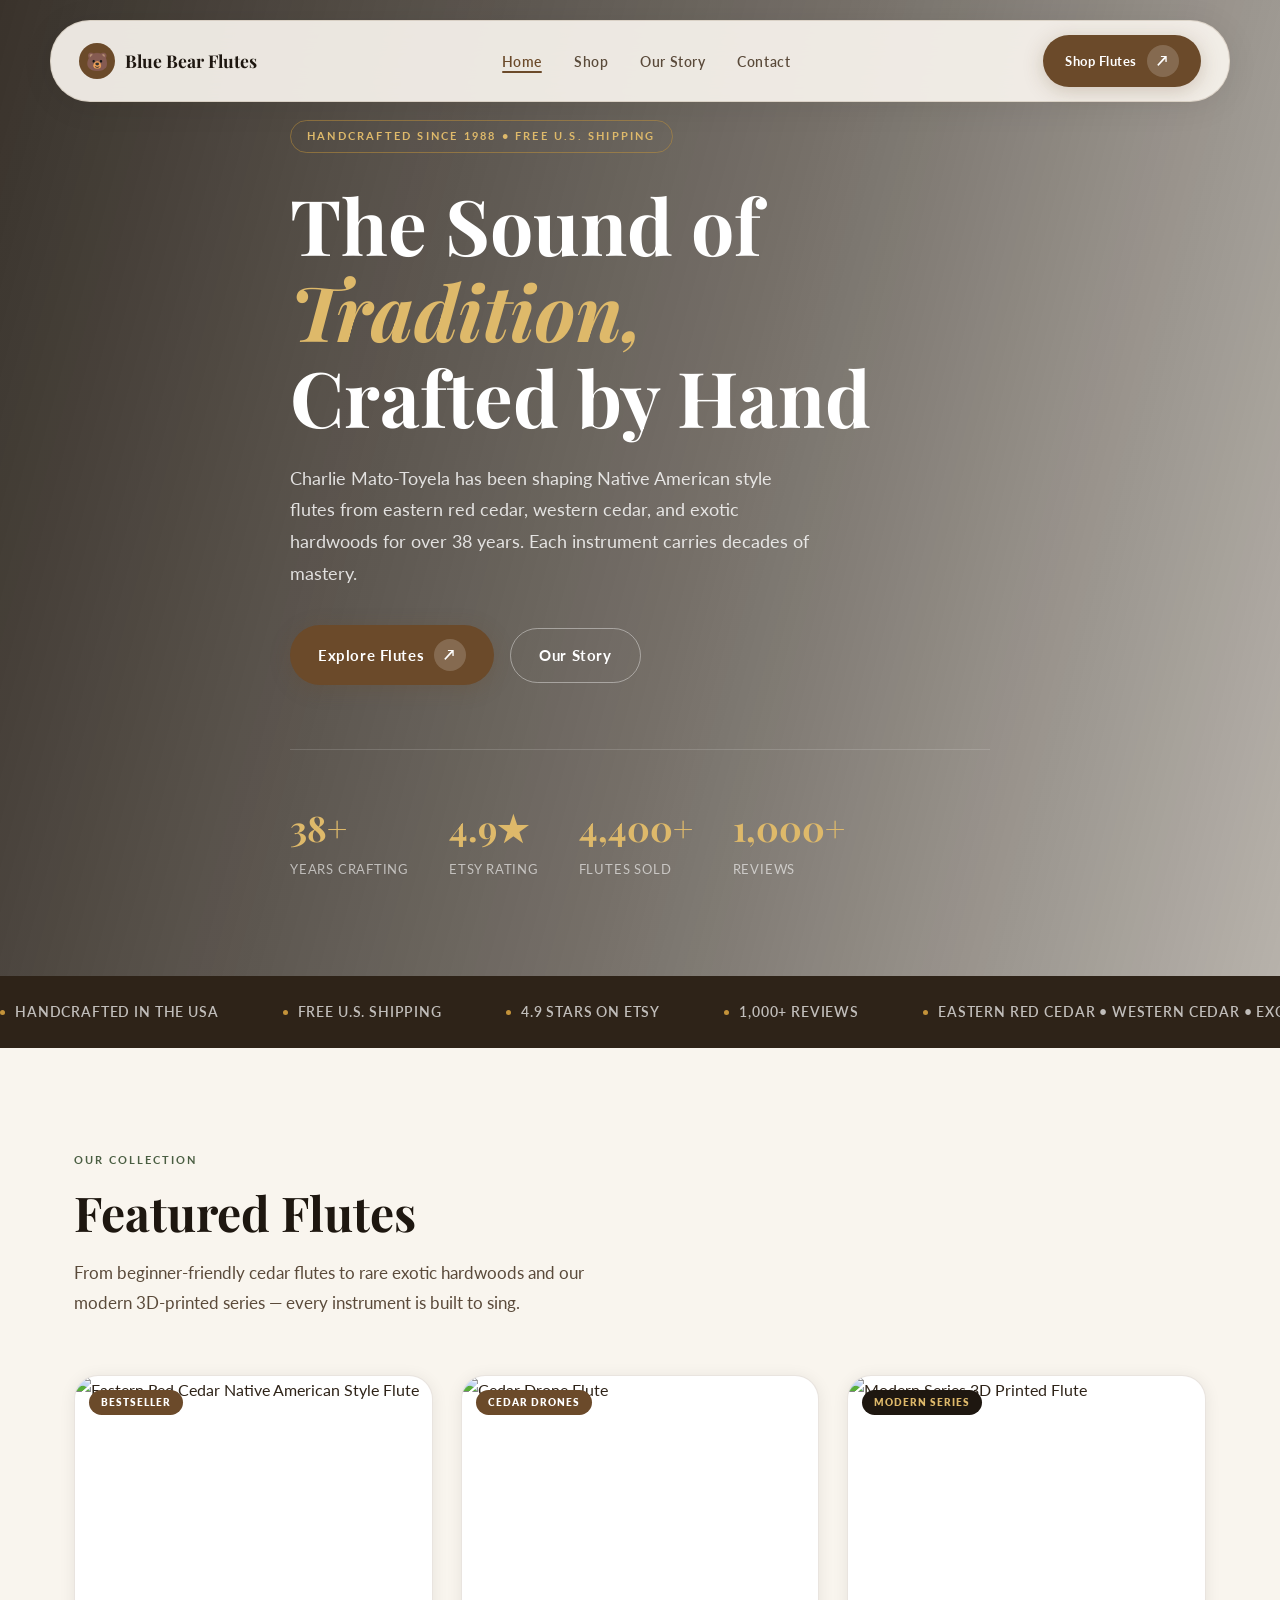
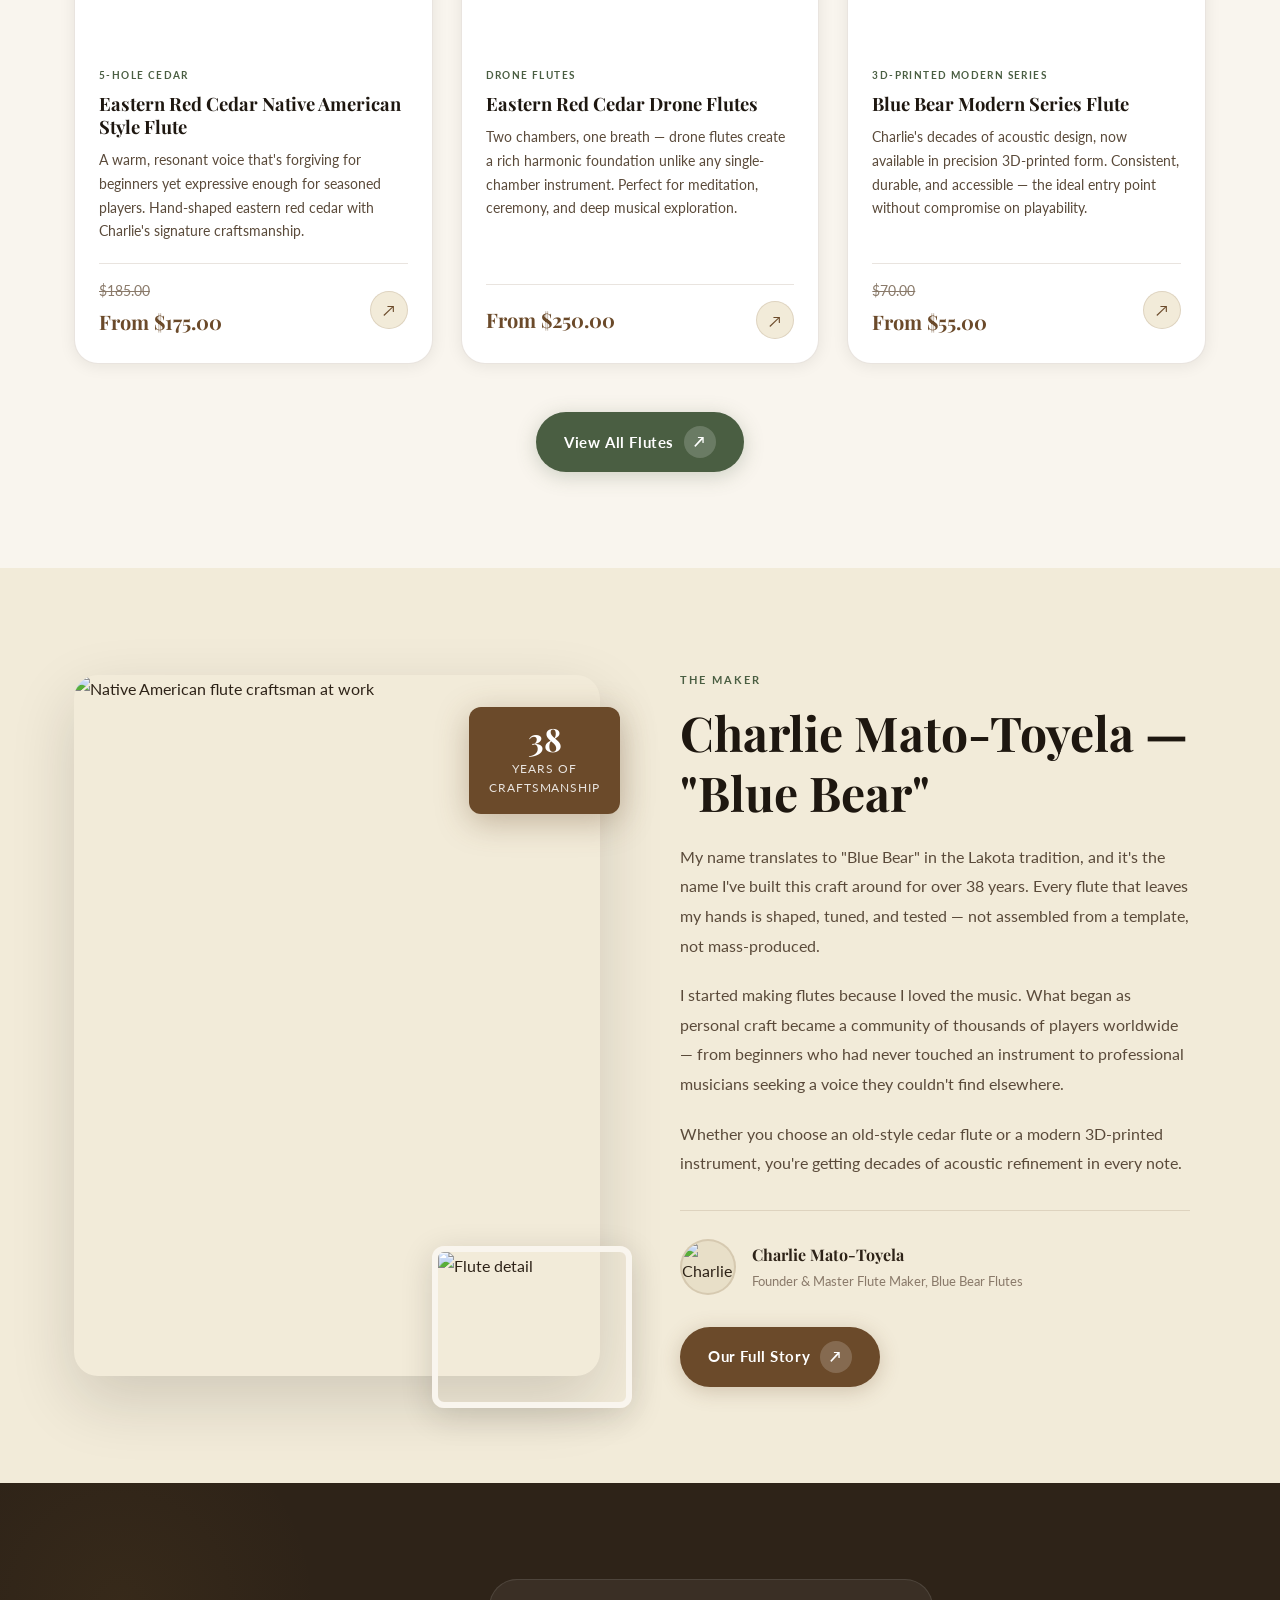
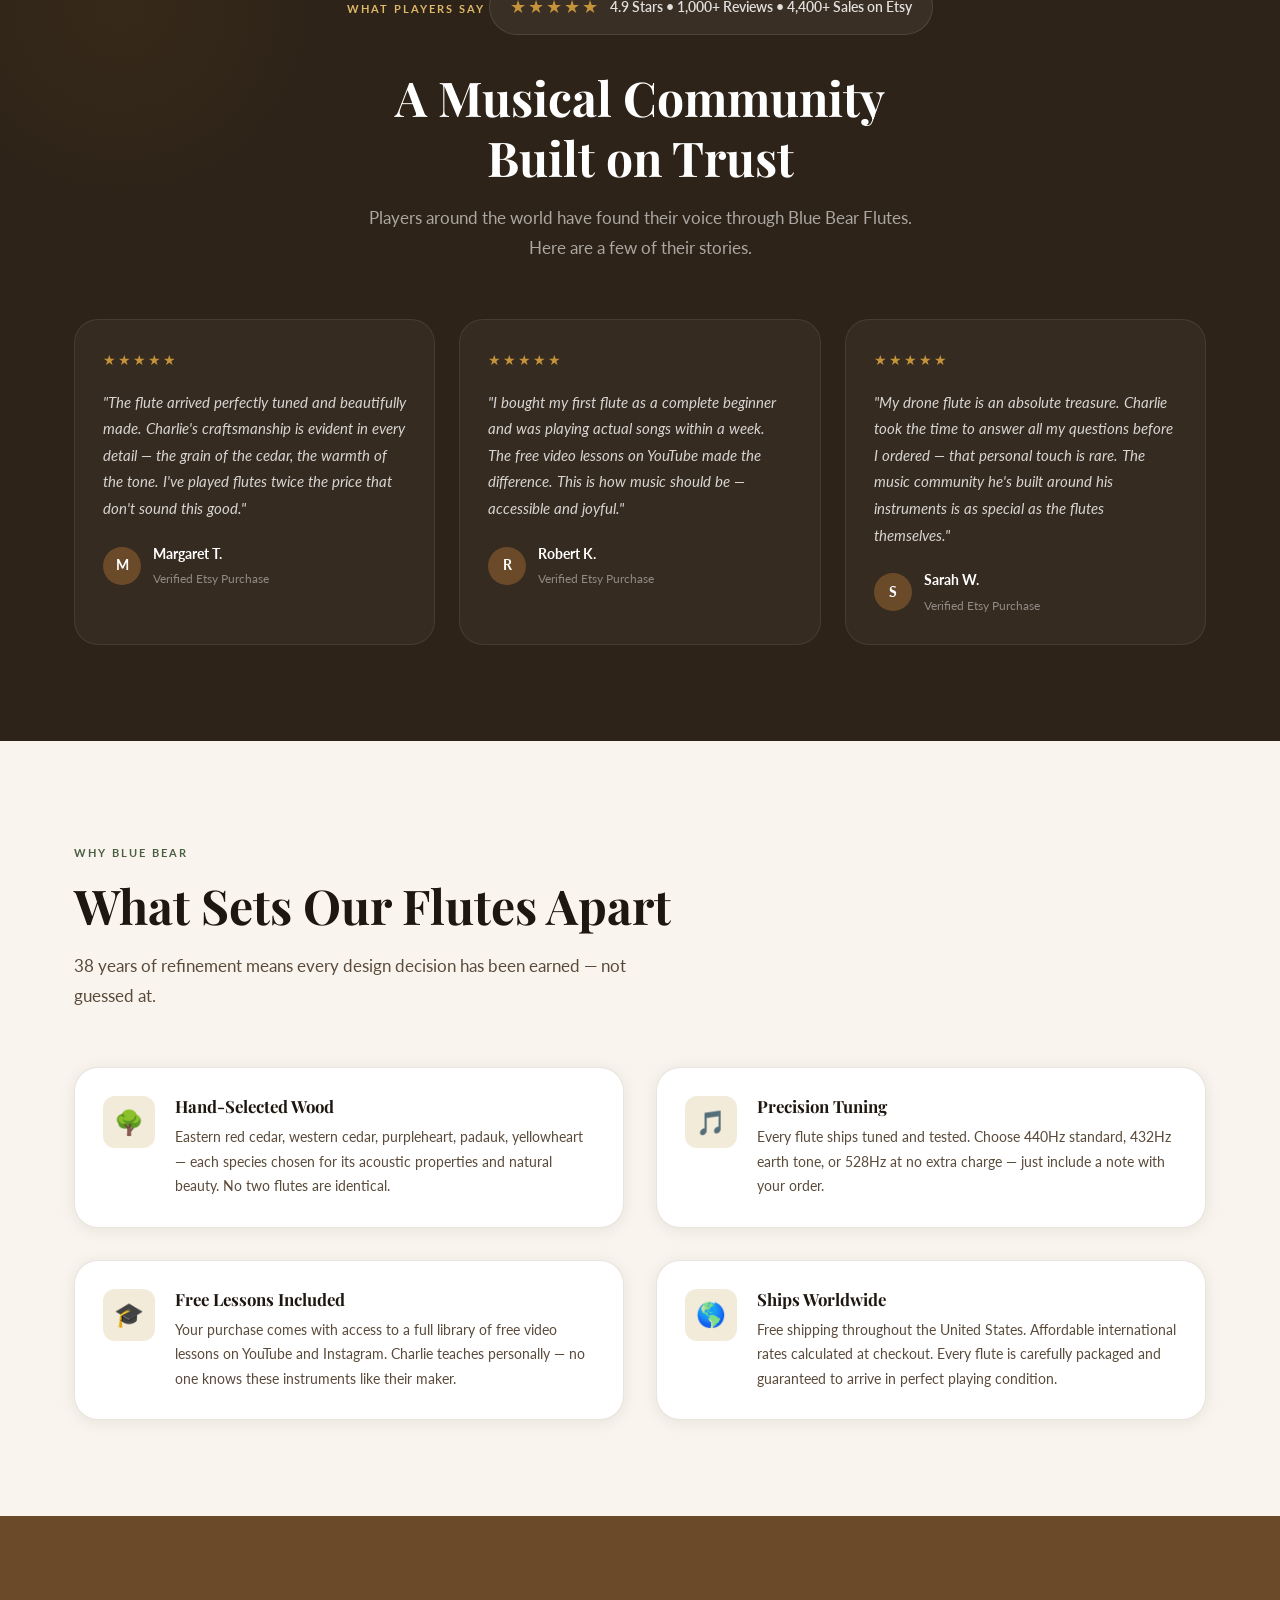
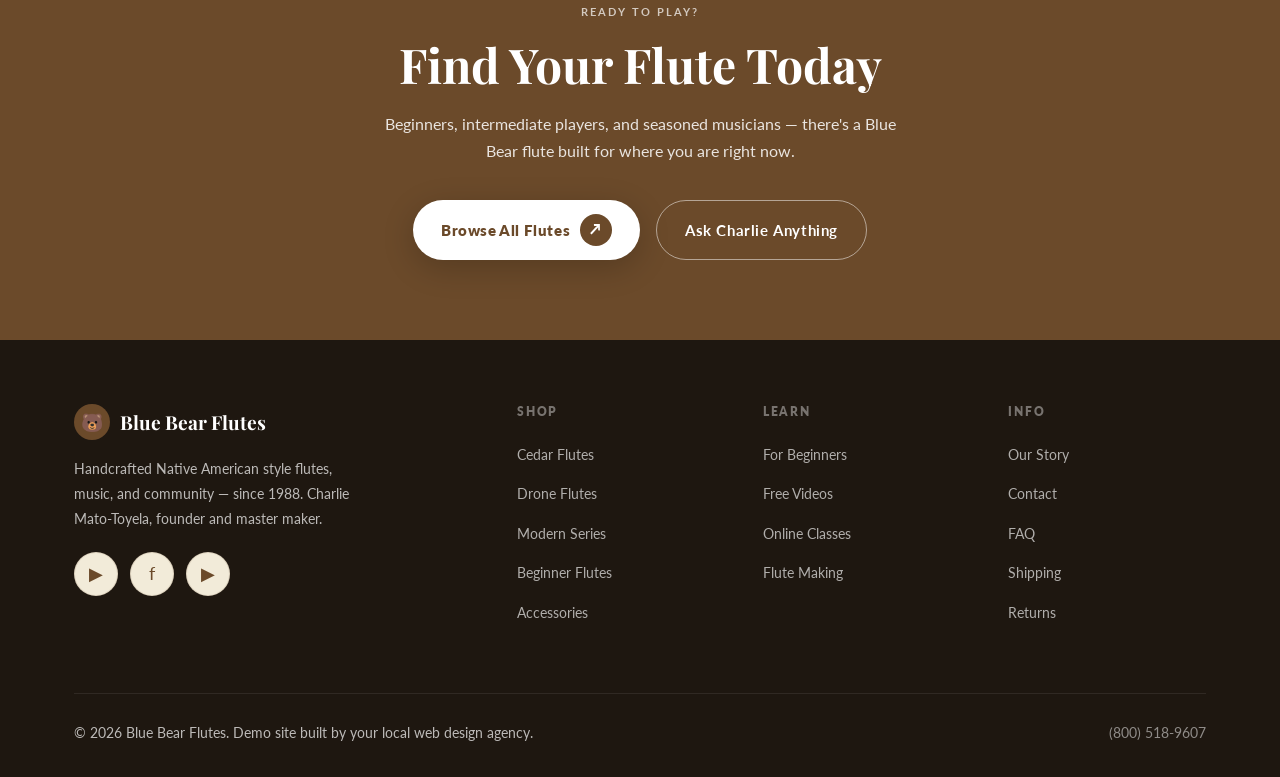
==== index.html @ f472fc2d "Initial build: Blue Bear Flutes demo site (4 pages + CSS)" ====
<!DOCTYPE html>
<html lang="en">
<head>
  <meta charset="UTF-8">
  <meta name="viewport" content="width=device-width, initial-scale=1.0">
  <title>Blue Bear Flutes — Handcrafted Native American Style Flutes Since 1988</title>
  <meta name="description" content="Handcrafted Native American style flutes by Charlie Mato-Toyela. Cedar, 4/5/6-hole, drone flutes, modern 3D-printed series. 4.9 stars · 1,000+ reviews · Free U.S. shipping.">
  <link rel="preconnect" href="https://fonts.googleapis.com">
  <link rel="preconnect" href="https://fonts.gstatic.com" crossorigin>
  <link href="https://fonts.googleapis.com/css2?family=Playfair+Display:ital,wght@0,600;0,700;1,600&family=Lato:wght@300;400;700;900&display=swap" rel="stylesheet">
  <link rel="stylesheet" href="style.css">
</head>
<body>

<!-- ── NAVIGATION ── -->
<nav class="nav" id="nav">
  <div class="nav-inner">
    <a href="index.html" class="nav-logo">
      <div class="nav-logo-bear">&#x1f43b;</div>
      Blue Bear Flutes
    </a>
    <ul class="nav-links">
      <li><a href="index.html" class="active">Home</a></li>
      <li><a href="shop.html">Shop</a></li>
      <li><a href="about.html">Our Story</a></li>
      <li><a href="contact.html">Contact</a></li>
    </ul>
    <a href="shop.html" class="btn btn-primary nav-cta" style="padding:10px 22px;font-size:0.84rem;">
      Shop Flutes <span class="btn-arrow">&#8599;</span>
    </a>
    <button class="hamburger" id="hamburger" aria-label="Menu">
      <span></span><span></span><span></span>
    </button>
  </div>
</nav>

<!-- Mobile Menu -->
<nav class="nav-mobile" id="navMobile">
  <a href="index.html">Home</a>
  <a href="shop.html">Shop</a>
  <a href="about.html">Our Story</a>
  <a href="contact.html">Contact</a>
  <a href="shop.html" style="color:var(--gold-light);font-size:1.3rem;">Shop Flutes &#8599;</a>
</nav>

<!-- ── HERO ── -->
<section class="hero">
  <div class="hero-bg"></div>
  <div class="hero-overlay"></div>
  <div class="container">
    <div class="hero-content">
      <div class="hero-eyebrow">Handcrafted Since 1988 &bull; Free U.S. Shipping</div>
      <h1>The Sound of <em>Tradition,</em><br>Crafted by Hand</h1>
      <p class="hero-desc">
        Charlie Mato-Toyela has been shaping Native American style flutes from eastern red cedar, western cedar, and exotic hardwoods for over 38 years. Each instrument carries decades of mastery.
      </p>
      <div class="hero-actions">
        <a href="shop.html" class="btn btn-primary">
          Explore Flutes <span class="btn-arrow">&#8599;</span>
        </a>
        <a href="about.html" class="btn btn-outline" style="color:#fff;border-color:rgba(255,255,255,0.4);">
          Our Story
        </a>
      </div>
      <div class="hero-stats">
        <div class="hero-stat">
          <div class="num">38+</div>
          <div class="label">Years Crafting</div>
        </div>
        <div class="hero-stat">
          <div class="num">4.9&#9733;</div>
          <div class="label">Etsy Rating</div>
        </div>
        <div class="hero-stat">
          <div class="num">4,400+</div>
          <div class="label">Flutes Sold</div>
        </div>
        <div class="hero-stat">
          <div class="num">1,000+</div>
          <div class="label">Reviews</div>
        </div>
      </div>
    </div>
  </div>
</section>

<!-- ── TRUST MARQUEE ── -->
<div class="trust-strip">
  <div class="marquee-track">
    <div class="marquee-item"><span class="marquee-dot"></span>Handcrafted in the USA</div>
    <div class="marquee-item"><span class="marquee-dot"></span>Free U.S. Shipping</div>
    <div class="marquee-item"><span class="marquee-dot"></span>4.9 Stars on Etsy</div>
    <div class="marquee-item"><span class="marquee-dot"></span>1,000+ Reviews</div>
    <div class="marquee-item"><span class="marquee-dot"></span>Eastern Red Cedar &bull; Western Cedar &bull; Exotic Hardwoods</div>
    <div class="marquee-item"><span class="marquee-dot"></span>Free Online Lessons</div>
    <div class="marquee-item"><span class="marquee-dot"></span>Ships Worldwide</div>
    <div class="marquee-item"><span class="marquee-dot"></span>440Hz &bull; 432Hz &bull; 528Hz Available</div>
    <!-- duplicate for seamless loop -->
    <div class="marquee-item"><span class="marquee-dot"></span>Handcrafted in the USA</div>
    <div class="marquee-item"><span class="marquee-dot"></span>Free U.S. Shipping</div>
    <div class="marquee-item"><span class="marquee-dot"></span>4.9 Stars on Etsy</div>
    <div class="marquee-item"><span class="marquee-dot"></span>1,000+ Reviews</div>
    <div class="marquee-item"><span class="marquee-dot"></span>Eastern Red Cedar &bull; Western Cedar &bull; Exotic Hardwoods</div>
    <div class="marquee-item"><span class="marquee-dot"></span>Free Online Lessons</div>
    <div class="marquee-item"><span class="marquee-dot"></span>Ships Worldwide</div>
    <div class="marquee-item"><span class="marquee-dot"></span>440Hz &bull; 432Hz &bull; 528Hz Available</div>
  </div>
</div>

<!-- ── FEATURED FLUTES ── -->
<section>
  <div class="container">
    <div class="reveal">
      <span class="eyebrow">Our Collection</span>
      <h2 class="section-title">Featured Flutes</h2>
      <p class="section-sub">From beginner-friendly cedar flutes to rare exotic hardwoods and our modern 3D-printed series — every instrument is built to sing.</p>
    </div>

    <div class="products-grid">
      <!-- Card 1 -->
      <div class="product-card reveal reveal-delay-1">
        <div class="product-card-img">
          <img src="https://images.unsplash.com/photo-1598520106830-8c45c2035460?w=600&q=80" alt="Eastern Red Cedar Native American Style Flute" loading="lazy">
          <span class="product-card-badge badge-cedar">Bestseller</span>
        </div>
        <div class="product-card-body">
          <div class="product-category">5-Hole Cedar</div>
          <h3>Eastern Red Cedar Native American Style Flute</h3>
          <p class="product-desc">A warm, resonant voice that's forgiving for beginners yet expressive enough for seasoned players. Hand-shaped eastern red cedar with Charlie's signature craftsmanship.</p>
          <div class="product-footer">
            <div>
              <span class="product-price-orig">$185.00</span>
              <span class="product-price">From $175.00</span>
            </div>
            <a href="shop.html" class="product-link" aria-label="View flute">&#8599;</a>
          </div>
        </div>
      </div>

      <!-- Card 2 -->
      <div class="product-card reveal reveal-delay-2">
        <div class="product-card-img">
          <img src="https://images.unsplash.com/photo-1511174511562-5f7f18b874f8?w=600&q=80" alt="Cedar Drone Flute" loading="lazy">
          <span class="product-card-badge badge-cedar">Cedar Drones</span>
        </div>
        <div class="product-card-body">
          <div class="product-category">Drone Flutes</div>
          <h3>Eastern Red Cedar Drone Flutes</h3>
          <p class="product-desc">Two chambers, one breath — drone flutes create a rich harmonic foundation unlike any single-chamber instrument. Perfect for meditation, ceremony, and deep musical exploration.</p>
          <div class="product-footer">
            <div>
              <span class="product-price">From $250.00</span>
            </div>
            <a href="shop.html" class="product-link" aria-label="View flute">&#8599;</a>
          </div>
        </div>
      </div>

      <!-- Card 3 -->
      <div class="product-card reveal reveal-delay-3">
        <div class="product-card-img">
          <img src="https://images.unsplash.com/photo-1558618666-fcd25c85cd64?w=600&q=80" alt="Modern Series 3D Printed Flute" loading="lazy">
          <span class="product-card-badge badge-modern">Modern Series</span>
        </div>
        <div class="product-card-body">
          <div class="product-category">3D-Printed Modern Series</div>
          <h3>Blue Bear Modern Series Flute</h3>
          <p class="product-desc">Charlie's decades of acoustic design, now available in precision 3D-printed form. Consistent, durable, and accessible — the ideal entry point without compromise on playability.</p>
          <div class="product-footer">
            <div>
              <span class="product-price-orig">$70.00</span>
              <span class="product-price">From $55.00</span>
            </div>
            <a href="shop.html" class="product-link" aria-label="View flute">&#8599;</a>
          </div>
        </div>
      </div>
    </div>

    <div class="reveal" style="text-align:center;margin-top:48px;">
      <a href="shop.html" class="btn btn-sage">
        View All Flutes <span class="btn-arrow">&#8599;</span>
      </a>
    </div>
  </div>
</section>

<!-- ── ABOUT SNIPPET ── -->
<section style="background:var(--bg2);">
  <div class="container">
    <div class="about-grid">
      <div class="about-image-wrap reveal">
        <div class="about-img-main">
          <img src="https://images.unsplash.com/photo-1548247417-5d2a78f0e87a?w=700&q=80" alt="Native American flute craftsman at work" loading="lazy">
        </div>
        <div class="about-badge">
          <div class="num">38</div>
          <div class="label">Years of<br>Craftsmanship</div>
        </div>
        <div class="about-img-accent">
          <img src="https://images.unsplash.com/photo-1598520106830-8c45c2035460?w=300&q=80" alt="Flute detail" loading="lazy">
        </div>
      </div>

      <div class="about-content reveal reveal-delay-2">
        <span class="eyebrow">The Maker</span>
        <h2 class="section-title">Charlie Mato-Toyela — "Blue Bear"</h2>
        <p>My name translates to "Blue Bear" in the Lakota tradition, and it's the name I've built this craft around for over 38 years. Every flute that leaves my hands is shaped, tuned, and tested — not assembled from a template, not mass-produced.</p>
        <p>I started making flutes because I loved the music. What began as personal craft became a community of thousands of players worldwide — from beginners who had never touched an instrument to professional musicians seeking a voice they couldn't find elsewhere.</p>
        <p>Whether you choose an old-style cedar flute or a modern 3D-printed instrument, you're getting decades of acoustic refinement in every note.</p>

        <div class="about-signature">
          <div class="sig-avatar">
            <img src="https://images.unsplash.com/photo-1507003211169-0a1dd7228f2d?w=100&q=80" alt="Charlie Mato-Toyela" loading="lazy">
          </div>
          <div>
            <div class="sig-name">Charlie Mato-Toyela</div>
            <div class="sig-title">Founder &amp; Master Flute Maker, Blue Bear Flutes</div>
          </div>
        </div>

        <div style="margin-top:32px;">
          <a href="about.html" class="btn btn-primary">
            Our Full Story <span class="btn-arrow">&#8599;</span>
          </a>
        </div>
      </div>
    </div>
  </div>
</section>

<!-- ── REVIEWS ── -->
<section class="reviews-bg">
  <div class="container">
    <div class="reviews-header reveal">
      <span class="eyebrow">What Players Say</span>
      <div class="etsy-badge">
        <span class="etsy-stars">&#9733;&#9733;&#9733;&#9733;&#9733;</span>
        <span class="etsy-text">4.9 Stars &bull; 1,000+ Reviews &bull; 4,400+ Sales on Etsy</span>
      </div>
      <h2 class="section-title">A Musical Community<br>Built on Trust</h2>
      <p class="section-sub">Players around the world have found their voice through Blue Bear Flutes. Here are a few of their stories.</p>
    </div>

    <div class="reviews-grid">
      <div class="review-card reveal reveal-delay-1">
        <div class="review-stars">&#9733;&#9733;&#9733;&#9733;&#9733;</div>
        <p class="review-text">"The flute arrived perfectly tuned and beautifully made. Charlie's craftsmanship is evident in every detail — the grain of the cedar, the warmth of the tone. I've played flutes twice the price that don't sound this good."</p>
        <div class="review-author">
          <div class="review-initial">M</div>
          <div>
            <div class="review-name">Margaret T.</div>
            <div class="review-source">Verified Etsy Purchase</div>
          </div>
        </div>
      </div>

      <div class="review-card reveal reveal-delay-2">
        <div class="review-stars">&#9733;&#9733;&#9733;&#9733;&#9733;</div>
        <p class="review-text">"I bought my first flute as a complete beginner and was playing actual songs within a week. The free video lessons on YouTube made the difference. This is how music should be — accessible and joyful."</p>
        <div class="review-author">
          <div class="review-initial">R</div>
          <div>
            <div class="review-name">Robert K.</div>
            <div class="review-source">Verified Etsy Purchase</div>
          </div>
        </div>
      </div>

      <div class="review-card reveal reveal-delay-3">
        <div class="review-stars">&#9733;&#9733;&#9733;&#9733;&#9733;</div>
        <p class="review-text">"My drone flute is an absolute treasure. Charlie took the time to answer all my questions before I ordered — that personal touch is rare. The music community he's built around his instruments is as special as the flutes themselves."</p>
        <div class="review-author">
          <div class="review-initial">S</div>
          <div>
            <div class="review-name">Sarah W.</div>
            <div class="review-source">Verified Etsy Purchase</div>
          </div>
        </div>
      </div>
    </div>
  </div>
</section>

<!-- ── WHY BLUE BEAR ── -->
<section>
  <div class="container">
    <div class="reveal" style="max-width:600px;">
      <span class="eyebrow">Why Blue Bear</span>
      <h2 class="section-title">What Sets Our Flutes Apart</h2>
      <p class="section-sub">38 years of refinement means every design decision has been earned — not guessed at.</p>
    </div>

    <div class="features-grid">
      <div class="feature-card reveal reveal-delay-1">
        <div class="feature-icon">&#127795;</div>
        <div>
          <h3>Hand-Selected Wood</h3>
          <p>Eastern red cedar, western cedar, purpleheart, padauk, yellowheart — each species chosen for its acoustic properties and natural beauty. No two flutes are identical.</p>
        </div>
      </div>
      <div class="feature-card reveal reveal-delay-2">
        <div class="feature-icon">&#127925;</div>
        <div>
          <h3>Precision Tuning</h3>
          <p>Every flute ships tuned and tested. Choose 440Hz standard, 432Hz earth tone, or 528Hz at no extra charge — just include a note with your order.</p>
        </div>
      </div>
      <div class="feature-card reveal reveal-delay-3">
        <div class="feature-icon">&#127891;</div>
        <div>
          <h3>Free Lessons Included</h3>
          <p>Your purchase comes with access to a full library of free video lessons on YouTube and Instagram. Charlie teaches personally — no one knows these instruments like their maker.</p>
        </div>
      </div>
      <div class="feature-card reveal reveal-delay-4">
        <div class="feature-icon">&#127758;</div>
        <div>
          <h3>Ships Worldwide</h3>
          <p>Free shipping throughout the United States. Affordable international rates calculated at checkout. Every flute is carefully packaged and guaranteed to arrive in perfect playing condition.</p>
        </div>
      </div>
    </div>
  </div>
</section>

<!-- ── CTA STRIP ── -->
<section class="cta-section">
  <div class="container">
    <span class="eyebrow">Ready to Play?</span>
    <h2>Find Your Flute Today</h2>
    <p>Beginners, intermediate players, and seasoned musicians — there's a Blue Bear flute built for where you are right now.</p>
    <div style="display:flex;gap:16px;justify-content:center;flex-wrap:wrap;">
      <a href="shop.html" class="btn btn-white">
        Browse All Flutes <span class="btn-arrow" style="background:var(--accent);color:#fff;">&#8599;</span>
      </a>
      <a href="contact.html" class="btn btn-outline" style="border-color:rgba(255,255,255,0.5);color:#fff;">
        Ask Charlie Anything
      </a>
    </div>
  </div>
</section>

<!-- ── FOOTER ── -->
<footer>
  <div class="container">
    <div class="footer-grid">
      <div class="footer-brand">
        <div class="footer-logo">
          <div class="footer-logo-bear">&#x1f43b;</div>
          Blue Bear Flutes
        </div>
        <p>Handcrafted Native American style flutes, music, and community — since 1988. Charlie Mato-Toyela, founder and master maker.</p>
        <div class="social-links" style="margin-top:20px;">
          <a href="https://instagram.com/bluebearflutes" class="social-link" aria-label="Instagram" target="_blank">&#9654;</a>
          <a href="https://facebook.com/bluebearflutes" class="social-link" aria-label="Facebook" target="_blank">f</a>
          <a href="https://youtube.com/bluebearflutes" class="social-link" aria-label="YouTube" target="_blank">&#9654;</a>
        </div>
      </div>
      <div class="footer-col">
        <h4>Shop</h4>
        <ul>
          <li><a href="shop.html#cedar">Cedar Flutes</a></li>
          <li><a href="shop.html#drone">Drone Flutes</a></li>
          <li><a href="shop.html#modern">Modern Series</a></li>
          <li><a href="shop.html#beginner">Beginner Flutes</a></li>
          <li><a href="shop.html#accessories">Accessories</a></li>
        </ul>
      </div>
      <div class="footer-col">
        <h4>Learn</h4>
        <ul>
          <li><a href="https://www.bluebearflutes.com/beginners" target="_blank">For Beginners</a></li>
          <li><a href="https://www.bluebearflutes.com/videos" target="_blank">Free Videos</a></li>
          <li><a href="https://www.bluebearflutes.com/online-classes" target="_blank">Online Classes</a></li>
          <li><a href="https://www.bluebearflutes.com/flute-making" target="_blank">Flute Making</a></li>
        </ul>
      </div>
      <div class="footer-col">
        <h4>Info</h4>
        <ul>
          <li><a href="about.html">Our Story</a></li>
          <li><a href="contact.html">Contact</a></li>
          <li><a href="https://www.bluebearflutes.com/faq" target="_blank">FAQ</a></li>
          <li><a href="https://www.bluebearflutes.com/shipping" target="_blank">Shipping</a></li>
          <li><a href="https://www.bluebearflutes.com/returns" target="_blank">Returns</a></li>
        </ul>
      </div>
    </div>
    <div class="footer-bottom">
      <p>&copy; 2026 Blue Bear Flutes. Demo site built by your local web design agency.</p>
      <div class="footer-social">
        <a href="tel:8005189607">(800) 518-9607</a>
      </div>
    </div>
  </div>
</footer>

<script>
// Nav scroll effect
const nav = document.getElementById('nav');
window.addEventListener('scroll', () => {
  nav.classList.toggle('scrolled', window.scrollY > 60);
}, { passive: true });

// Hamburger
const hamburger = document.getElementById('hamburger');
const navMobile = document.getElementById('navMobile');
hamburger.addEventListener('click', () => {
  hamburger.classList.toggle('open');
  navMobile.classList.toggle('open');
  document.body.style.overflow = navMobile.classList.contains('open') ? 'hidden' : '';
});
navMobile.querySelectorAll('a').forEach(a => {
  a.addEventListener('click', () => {
    hamburger.classList.remove('open');
    navMobile.classList.remove('open');
    document.body.style.overflow = '';
  });
});

// Scroll reveal
const revealEls = document.querySelectorAll('.reveal');
const observer = new IntersectionObserver((entries) => {
  entries.forEach(e => {
    if (e.isIntersecting) { e.target.classList.add('visible'); observer.unobserve(e.target); }
  });
}, { threshold: 0.12 });
revealEls.forEach(el => observer.observe(el));
</script>
</body>
</html>
---- style.css ----
/* ============================================================
   BLUE BEAR FLUTES — Demo Site CSS
   Design: Editorial Luxury / Artisan Warmth
   Palette: Deep forest earth tones — cedar, sage, bone
   Fonts: Playfair Display (headings) + Lato (body)
   ============================================================ */

/* ── RESET & BASE ── */
*, *::before, *::after { box-sizing: border-box; margin: 0; padding: 0; }

:root {
  --bg:        #F9F5EE;    /* warm bone parchment */
  --bg2:       #F2EBD9;    /* slightly deeper cream */
  --bg3:       #E8DFC8;    /* warm linen */
  --dark:      #1E1710;    /* deep cedar-black */
  --dark2:     #2E2318;    /* rich espresso */
  --accent:    #6B4A2A;    /* warm cedar brown */
  --accent2:   #8B6340;    /* lighter amber cedar */
  --sage:      #4A5E42;    /* forest sage green */
  --sage2:     #6A7E62;    /* lighter sage */
  --gold:      #C4933A;    /* warm artisan gold */
  --gold-light:#DEB96A;    /* star/highlight gold */
  --text:      #2E2318;    /* body text */
  --text-mid:  #5A4A3A;    /* secondary text */
  --text-light:#8A7A6A;    /* muted text */
  --border:    rgba(107,74,42,0.15);
  --shadow:    rgba(30,23,16,0.08);
  --shadow-lg: rgba(30,23,16,0.16);

  --radius-sm: 4px;
  --radius:    12px;
  --radius-lg: 24px;
  --radius-xl: 40px;

  --transition: all 0.45s cubic-bezier(0.25, 0.46, 0.45, 0.94);
  --transition-fast: all 0.25s cubic-bezier(0.25, 0.46, 0.45, 0.94);
}

html { scroll-behavior: smooth; }

body {
  font-family: 'Lato', sans-serif;
  background: var(--bg);
  color: var(--text);
  line-height: 1.7;
  overflow-x: hidden;
}

img { max-width: 100%; height: auto; display: block; }

a { color: inherit; text-decoration: none; }

h1, h2, h3, h4, h5 {
  font-family: 'Playfair Display', serif;
  line-height: 1.25;
  color: var(--dark);
}

/* ── TYPOGRAPHY ── */
.eyebrow {
  display: inline-block;
  font-size: 11px;
  font-weight: 700;
  letter-spacing: 0.18em;
  text-transform: uppercase;
  color: var(--sage);
  margin-bottom: 12px;
}

.section-title {
  font-size: clamp(2rem, 4vw, 3rem);
  font-weight: 700;
  margin-bottom: 16px;
}

.section-sub {
  font-size: 1.05rem;
  color: var(--text-mid);
  max-width: 560px;
  line-height: 1.8;
}

/* ── LAYOUT ── */
.container {
  max-width: 1180px;
  margin: 0 auto;
  padding: 0 24px;
}

section { padding: 96px 0; }

/* ── BUTTONS ── */
.btn {
  display: inline-flex;
  align-items: center;
  gap: 10px;
  padding: 14px 28px;
  border-radius: var(--radius-xl);
  font-family: 'Lato', sans-serif;
  font-size: 0.92rem;
  font-weight: 700;
  letter-spacing: 0.04em;
  cursor: pointer;
  transition: var(--transition);
  border: none;
}

.btn-primary {
  background: var(--accent);
  color: #fff;
  box-shadow: 0 4px 20px rgba(107,74,42,0.25);
}
.btn-primary:hover {
  background: var(--dark2);
  transform: translateY(-3px);
  box-shadow: 0 8px 32px rgba(107,74,42,0.35);
}

.btn-outline {
  background: transparent;
  color: var(--accent);
  border: 1.5px solid var(--accent);
}
.btn-outline:hover {
  background: var(--accent);
  color: #fff;
  transform: translateY(-3px);
}

.btn-sage {
  background: var(--sage);
  color: #fff;
  box-shadow: 0 4px 20px rgba(74,94,66,0.25);
}
.btn-sage:hover {
  background: var(--dark);
  transform: translateY(-3px);
  box-shadow: 0 8px 32px rgba(74,94,66,0.35);
}

.btn-arrow {
  width: 32px;
  height: 32px;
  border-radius: 50%;
  background: rgba(255,255,255,0.18);
  display: flex;
  align-items: center;
  justify-content: center;
  flex-shrink: 0;
  transition: var(--transition-fast);
  font-size: 14px;
}
.btn:hover .btn-arrow { transform: translate(2px, -1px) scale(1.1); }

/* ── NAVIGATION ── */
.nav {
  position: fixed;
  top: 0;
  left: 0;
  right: 0;
  z-index: 1000;
  padding: 0;
  transition: var(--transition);
}

.nav-inner {
  max-width: 1180px;
  margin: 20px auto 0;
  padding: 14px 28px;
  display: flex;
  align-items: center;
  justify-content: space-between;
  background: rgba(249,245,238,0.92);
  backdrop-filter: blur(16px);
  -webkit-backdrop-filter: blur(16px);
  border-radius: var(--radius-xl);
  border: 1px solid var(--border);
  box-shadow: 0 4px 32px var(--shadow);
  transition: var(--transition);
}

.nav.scrolled .nav-inner {
  margin-top: 10px;
  box-shadow: 0 8px 48px var(--shadow-lg);
}

.nav-logo {
  display: flex;
  align-items: center;
  gap: 10px;
  font-family: 'Playfair Display', serif;
  font-size: 1.1rem;
  font-weight: 700;
  color: var(--dark);
}

.nav-logo-bear {
  width: 36px;
  height: 36px;
  border-radius: 50%;
  background: var(--accent);
  display: flex;
  align-items: center;
  justify-content: center;
  color: #fff;
  font-size: 18px;
}

.nav-links {
  display: flex;
  align-items: center;
  gap: 32px;
  list-style: none;
}

.nav-links a {
  font-size: 0.88rem;
  font-weight: 600;
  letter-spacing: 0.04em;
  color: var(--text-mid);
  position: relative;
  transition: var(--transition-fast);
}
.nav-links a::after {
  content: '';
  position: absolute;
  bottom: -3px;
  left: 0;
  width: 0;
  height: 2px;
  background: var(--accent);
  border-radius: 2px;
  transition: var(--transition-fast);
}
.nav-links a:hover { color: var(--accent); }
.nav-links a:hover::after { width: 100%; }
.nav-links a.active { color: var(--accent); }
.nav-links a.active::after { width: 100%; }

.nav-cta { margin-left: 8px; }

.hamburger {
  display: none;
  flex-direction: column;
  gap: 5px;
  cursor: pointer;
  padding: 4px;
  background: none;
  border: none;
}
.hamburger span {
  display: block;
  width: 22px;
  height: 2px;
  background: var(--dark);
  border-radius: 2px;
  transition: var(--transition-fast);
}
.hamburger.open span:nth-child(1) { transform: translateY(7px) rotate(45deg); }
.hamburger.open span:nth-child(2) { opacity: 0; transform: scaleX(0); }
.hamburger.open span:nth-child(3) { transform: translateY(-7px) rotate(-45deg); }

.nav-mobile {
  display: none;
  position: fixed;
  top: 0;
  left: 0;
  right: 0;
  bottom: 0;
  background: rgba(30,23,16,0.97);
  backdrop-filter: blur(20px);
  z-index: 999;
  flex-direction: column;
  align-items: center;
  justify-content: center;
  gap: 32px;
}
.nav-mobile.open { display: flex; }
.nav-mobile a {
  font-family: 'Playfair Display', serif;
  font-size: 2rem;
  color: #fff;
  opacity: 0;
  transform: translateY(20px);
  transition: var(--transition);
}
.nav-mobile.open a { opacity: 1; transform: translateY(0); }
.nav-mobile.open a:nth-child(1) { transition-delay: 0.1s; }
.nav-mobile.open a:nth-child(2) { transition-delay: 0.15s; }
.nav-mobile.open a:nth-child(3) { transition-delay: 0.2s; }
.nav-mobile.open a:nth-child(4) { transition-delay: 0.25s; }
.nav-mobile.open a:nth-child(5) { transition-delay: 0.3s; }
.nav-mobile a:hover { color: var(--gold-light); }

/* ── HERO ── */
.hero {
  min-height: 100dvh;
  display: flex;
  align-items: center;
  position: relative;
  overflow: hidden;
  padding-top: 120px;
}

.hero-bg {
  position: absolute;
  inset: 0;
  background-image: url('https://images.unsplash.com/photo-1511174511562-5f7f18b874f8?w=1800&q=80');
  background-size: cover;
  background-position: center 30%;
  transform: scale(1.05);
  animation: heroBgZoom 20s ease-out forwards;
}

@keyframes heroBgZoom {
  from { transform: scale(1.05); }
  to   { transform: scale(1.0); }
}

.hero-overlay {
  position: absolute;
  inset: 0;
  background: linear-gradient(
    105deg,
    rgba(30,23,16,0.88) 0%,
    rgba(30,23,16,0.60) 55%,
    rgba(30,23,16,0.30) 100%
  );
}

.hero-content {
  position: relative;
  z-index: 2;
  max-width: 700px;
}

.hero-eyebrow {
  display: inline-block;
  padding: 6px 16px;
  border: 1px solid rgba(196,147,58,0.5);
  border-radius: var(--radius-xl);
  font-size: 11px;
  font-weight: 700;
  letter-spacing: 0.2em;
  text-transform: uppercase;
  color: var(--gold-light);
  margin-bottom: 28px;
  opacity: 0;
  transform: translateY(20px);
  animation: fadeUp 0.7s ease 0.2s forwards;
}

.hero h1 {
  font-size: clamp(2.8rem, 6vw, 5rem);
  font-weight: 700;
  color: #fff;
  line-height: 1.12;
  margin-bottom: 24px;
  opacity: 0;
  transform: translateY(24px);
  animation: fadeUp 0.8s ease 0.35s forwards;
}

.hero h1 em {
  font-style: italic;
  color: var(--gold-light);
}

.hero-desc {
  font-size: 1.1rem;
  color: rgba(255,255,255,0.82);
  max-width: 520px;
  line-height: 1.8;
  margin-bottom: 36px;
  opacity: 0;
  transform: translateY(20px);
  animation: fadeUp 0.8s ease 0.5s forwards;
}

.hero-actions {
  display: flex;
  align-items: center;
  flex-wrap: wrap;
  gap: 16px;
  opacity: 0;
  transform: translateY(20px);
  animation: fadeUp 0.8s ease 0.65s forwards;
}

.hero-stats {
  display: flex;
  gap: 40px;
  margin-top: 64px;
  padding-top: 48px;
  border-top: 1px solid rgba(255,255,255,0.15);
  opacity: 0;
  animation: fadeUp 0.8s ease 0.8s forwards;
}

.hero-stat .num {
  font-family: 'Playfair Display', serif;
  font-size: 2.2rem;
  font-weight: 700;
  color: var(--gold-light);
}
.hero-stat .label {
  font-size: 0.82rem;
  letter-spacing: 0.06em;
  color: rgba(255,255,255,0.6);
  text-transform: uppercase;
}

/* ── TRUST STRIP ── */
.trust-strip {
  background: var(--dark2);
  padding: 24px 0;
  overflow: hidden;
}

.marquee-track {
  display: flex;
  gap: 64px;
  animation: marquee 28s linear infinite;
  white-space: nowrap;
}

.marquee-item {
  display: flex;
  align-items: center;
  gap: 10px;
  color: rgba(255,255,255,0.7);
  font-size: 0.88rem;
  font-weight: 600;
  letter-spacing: 0.06em;
  text-transform: uppercase;
  flex-shrink: 0;
}

.marquee-dot {
  width: 5px;
  height: 5px;
  border-radius: 50%;
  background: var(--gold);
}

@keyframes marquee {
  from { transform: translateX(0); }
  to   { transform: translateX(-50%); }
}

/* ── FEATURED PRODUCTS ── */
.products-grid {
  display: grid;
  grid-template-columns: repeat(3, 1fr);
  gap: 28px;
  margin-top: 56px;
}

.product-card {
  background: #fff;
  border-radius: var(--radius-lg);
  overflow: hidden;
  border: 1px solid var(--border);
  box-shadow: 0 2px 16px var(--shadow);
  transition: var(--transition);
  display: flex;
  flex-direction: column;
}

.product-card:hover {
  transform: translateY(-8px);
  box-shadow: 0 16px 48px var(--shadow-lg);
}

.product-card-img {
  aspect-ratio: 4/3;
  overflow: hidden;
  position: relative;
}

.product-card-img img {
  width: 100%;
  height: 100%;
  object-fit: cover;
  transition: transform 0.7s cubic-bezier(0.25, 0.46, 0.45, 0.94);
}
.product-card:hover .product-card-img img { transform: scale(1.06); }

.product-card-badge {
  position: absolute;
  top: 14px;
  left: 14px;
  padding: 4px 12px;
  border-radius: var(--radius-xl);
  font-size: 10px;
  font-weight: 800;
  letter-spacing: 0.1em;
  text-transform: uppercase;
}
.badge-cedar { background: var(--accent); color: #fff; }
.badge-sale { background: var(--sage); color: #fff; }
.badge-modern { background: var(--dark); color: var(--gold-light); }
.badge-new { background: var(--gold); color: #fff; }

.product-card-body {
  padding: 24px;
  flex: 1;
  display: flex;
  flex-direction: column;
}

.product-category {
  font-size: 10px;
  font-weight: 700;
  letter-spacing: 0.14em;
  text-transform: uppercase;
  color: var(--sage);
  margin-bottom: 8px;
}

.product-card-body h3 {
  font-size: 1.15rem;
  margin-bottom: 10px;
}

.product-desc {
  font-size: 0.9rem;
  color: var(--text-mid);
  line-height: 1.65;
  margin-bottom: 20px;
  flex: 1;
}

.product-footer {
  display: flex;
  align-items: center;
  justify-content: space-between;
  padding-top: 16px;
  border-top: 1px solid var(--border);
}

.product-price {
  font-family: 'Playfair Display', serif;
  font-size: 1.25rem;
  font-weight: 700;
  color: var(--accent);
}
.product-price-orig {
  font-size: 0.85rem;
  color: var(--text-light);
  text-decoration: line-through;
  font-family: 'Lato', sans-serif;
  font-weight: 400;
  display: block;
  margin-bottom: 2px;
}

.product-link {
  width: 38px;
  height: 38px;
  border-radius: 50%;
  background: var(--bg2);
  display: flex;
  align-items: center;
  justify-content: center;
  font-size: 16px;
  color: var(--accent);
  transition: var(--transition-fast);
  border: 1px solid var(--border);
}
.product-card:hover .product-link {
  background: var(--accent);
  color: #fff;
  transform: scale(1.1);
}

/* ── ABOUT SECTION ── */
.about-grid {
  display: grid;
  grid-template-columns: 1fr 1fr;
  gap: 80px;
  align-items: center;
}

.about-image-wrap {
  position: relative;
}

.about-img-main {
  border-radius: var(--radius-lg);
  overflow: hidden;
  aspect-ratio: 3/4;
  box-shadow: 0 24px 64px var(--shadow-lg);
}
.about-img-main img {
  width: 100%;
  height: 100%;
  object-fit: cover;
}

.about-img-accent {
  position: absolute;
  bottom: -32px;
  right: -32px;
  width: 200px;
  border-radius: var(--radius);
  overflow: hidden;
  border: 6px solid var(--bg);
  box-shadow: 0 8px 32px var(--shadow-lg);
}
.about-img-accent img {
  width: 100%;
  height: 150px;
  object-fit: cover;
}

.about-badge {
  position: absolute;
  top: 32px;
  right: -20px;
  background: var(--accent);
  color: #fff;
  border-radius: var(--radius);
  padding: 16px 20px;
  text-align: center;
  box-shadow: 0 8px 32px rgba(107,74,42,0.35);
}
.about-badge .num {
  font-family: 'Playfair Display', serif;
  font-size: 2rem;
  font-weight: 700;
  line-height: 1;
}
.about-badge .label {
  font-size: 0.72rem;
  letter-spacing: 0.08em;
  text-transform: uppercase;
  opacity: 0.85;
  margin-top: 4px;
}

.about-content { padding-right: 16px; }

.about-content h2 { margin-bottom: 20px; }

.about-content p {
  color: var(--text-mid);
  margin-bottom: 20px;
  line-height: 1.85;
}

.about-signature {
  margin-top: 32px;
  padding-top: 28px;
  border-top: 1px solid var(--border);
  display: flex;
  align-items: center;
  gap: 16px;
}

.sig-avatar {
  width: 56px;
  height: 56px;
  border-radius: 50%;
  background: var(--bg3);
  border: 2px solid var(--border);
  overflow: hidden;
  flex-shrink: 0;
}
.sig-avatar img { width: 100%; height: 100%; object-fit: cover; }

.sig-name {
  font-family: 'Playfair Display', serif;
  font-size: 1rem;
  font-weight: 700;
}
.sig-title {
  font-size: 0.8rem;
  color: var(--text-light);
  margin-top: 2px;
}

/* ── SOCIAL PROOF / REVIEWS ── */
.reviews-bg {
  background: var(--dark2);
  position: relative;
  overflow: hidden;
}
.reviews-bg::before {
  content: '';
  position: absolute;
  top: -80px;
  left: -80px;
  width: 400px;
  height: 400px;
  border-radius: 50%;
  background: radial-gradient(circle, rgba(196,147,58,0.06) 0%, transparent 70%);
}

.reviews-header {
  text-align: center;
  margin-bottom: 56px;
}
.reviews-header .eyebrow { color: var(--gold-light); }
.reviews-header .section-title { color: #fff; }
.reviews-header .section-sub { color: rgba(255,255,255,0.6); margin: 0 auto; }

.etsy-badge {
  display: inline-flex;
  align-items: center;
  gap: 10px;
  background: rgba(255,255,255,0.06);
  border: 1px solid rgba(255,255,255,0.1);
  border-radius: var(--radius-xl);
  padding: 12px 20px;
  margin-bottom: 32px;
}
.etsy-stars { color: var(--gold); font-size: 1.1rem; letter-spacing: 2px; }
.etsy-text { color: rgba(255,255,255,0.85); font-size: 0.88rem; font-weight: 600; }

.reviews-grid {
  display: grid;
  grid-template-columns: repeat(3, 1fr);
  gap: 24px;
}

.review-card {
  background: rgba(255,255,255,0.04);
  border: 1px solid rgba(255,255,255,0.08);
  border-radius: var(--radius-lg);
  padding: 28px;
  transition: var(--transition);
}
.review-card:hover {
  background: rgba(255,255,255,0.07);
  transform: translateY(-4px);
}

.review-stars { color: var(--gold); font-size: 0.9rem; letter-spacing: 2px; margin-bottom: 16px; }

.review-text {
  color: rgba(255,255,255,0.80);
  font-size: 0.95rem;
  line-height: 1.75;
  font-style: italic;
  margin-bottom: 20px;
}

.review-author {
  display: flex;
  align-items: center;
  gap: 12px;
}
.review-initial {
  width: 38px;
  height: 38px;
  border-radius: 50%;
  background: var(--accent);
  display: flex;
  align-items: center;
  justify-content: center;
  color: #fff;
  font-weight: 700;
  font-size: 0.9rem;
  flex-shrink: 0;
}
.review-name { font-weight: 700; color: #fff; font-size: 0.9rem; }
.review-source { font-size: 0.78rem; color: rgba(255,255,255,0.45); margin-top: 2px; }

/* ── FEATURES / WHY ── */
.features-grid {
  display: grid;
  grid-template-columns: repeat(2, 1fr);
  gap: 32px;
  margin-top: 56px;
}

.feature-card {
  display: flex;
  gap: 20px;
  padding: 28px;
  background: #fff;
  border-radius: var(--radius-lg);
  border: 1px solid var(--border);
  box-shadow: 0 2px 16px var(--shadow);
  transition: var(--transition);
}
.feature-card:hover {
  transform: translateY(-6px);
  box-shadow: 0 16px 48px var(--shadow-lg);
}

.feature-icon {
  width: 52px;
  height: 52px;
  border-radius: var(--radius);
  background: var(--bg2);
  display: flex;
  align-items: center;
  justify-content: center;
  font-size: 24px;
  flex-shrink: 0;
}

.feature-card h3 { font-size: 1.05rem; margin-bottom: 8px; }
.feature-card p { font-size: 0.9rem; color: var(--text-mid); line-height: 1.7; }

/* ── PRODUCTS PAGE FULL GRID ── */
.all-products-grid {
  display: grid;
  grid-template-columns: repeat(3, 1fr);
  gap: 28px;
  margin-top: 48px;
}

.filter-bar {
  display: flex;
  gap: 12px;
  flex-wrap: wrap;
  margin-bottom: 48px;
}

.filter-btn {
  padding: 8px 20px;
  border-radius: var(--radius-xl);
  font-size: 0.85rem;
  font-weight: 600;
  border: 1.5px solid var(--border);
  background: transparent;
  color: var(--text-mid);
  cursor: pointer;
  transition: var(--transition-fast);
}
.filter-btn.active, .filter-btn:hover {
  background: var(--accent);
  color: #fff;
  border-color: var(--accent);
}

/* ── PAGE HERO (inner pages) ── */
.page-hero {
  padding-top: 160px;
  padding-bottom: 80px;
  background: var(--dark2);
  position: relative;
  overflow: hidden;
}
.page-hero::after {
  content: '';
  position: absolute;
  bottom: -1px;
  left: 0;
  right: 0;
  height: 80px;
  background: var(--bg);
  clip-path: ellipse(55% 100% at 50% 100%);
}
.page-hero-content { position: relative; z-index: 2; }
.page-hero .eyebrow { color: var(--gold-light); }
.page-hero h1 { color: #fff; font-size: clamp(2.2rem, 4.5vw, 3.5rem); }
.page-hero p { color: rgba(255,255,255,0.7); max-width: 540px; margin-top: 16px; }

/* ── ABOUT PAGE ── */
.values-grid {
  display: grid;
  grid-template-columns: repeat(3, 1fr);
  gap: 28px;
  margin-top: 56px;
}
.value-card {
  text-align: center;
  padding: 36px 24px;
  background: #fff;
  border-radius: var(--radius-lg);
  border: 1px solid var(--border);
  box-shadow: 0 2px 16px var(--shadow);
  transition: var(--transition);
}
.value-card:hover {
  transform: translateY(-6px);
  box-shadow: 0 16px 48px var(--shadow-lg);
}
.value-icon { font-size: 40px; margin-bottom: 20px; }
.value-card h3 { font-size: 1.1rem; margin-bottom: 12px; }
.value-card p { font-size: 0.9rem; color: var(--text-mid); line-height: 1.7; }

.story-split {
  display: grid;
  grid-template-columns: 1fr 1fr;
  gap: 80px;
  align-items: center;
}
.story-img {
  border-radius: var(--radius-lg);
  overflow: hidden;
  aspect-ratio: 4/3;
}
.story-img img { width: 100%; height: 100%; object-fit: cover; }
.story-text h2 { margin-bottom: 20px; }
.story-text p { color: var(--text-mid); line-height: 1.85; margin-bottom: 16px; }

.timeline {
  margin-top: 40px;
  border-left: 2px solid var(--border);
  padding-left: 28px;
}
.timeline-item {
  position: relative;
  margin-bottom: 28px;
}
.timeline-item::before {
  content: '';
  position: absolute;
  left: -35px;
  top: 6px;
  width: 12px;
  height: 12px;
  border-radius: 50%;
  background: var(--accent);
  border: 3px solid var(--bg);
  box-shadow: 0 0 0 2px var(--accent);
}
.timeline-year {
  font-size: 0.78rem;
  font-weight: 700;
  letter-spacing: 0.1em;
  color: var(--sage);
  text-transform: uppercase;
  margin-bottom: 4px;
}
.timeline-item h4 { font-size: 1rem; margin-bottom: 6px; }
.timeline-item p { font-size: 0.88rem; color: var(--text-mid); }

/* ── CONTACT PAGE ── */
.contact-grid {
  display: grid;
  grid-template-columns: 1fr 1.4fr;
  gap: 64px;
  align-items: start;
}
.contact-info h2 { margin-bottom: 16px; }
.contact-info p { color: var(--text-mid); line-height: 1.85; margin-bottom: 32px; }

.contact-items { display: flex; flex-direction: column; gap: 20px; }
.contact-item {
  display: flex;
  align-items: center;
  gap: 16px;
  padding: 20px;
  background: #fff;
  border-radius: var(--radius);
  border: 1px solid var(--border);
}
.contact-item-icon {
  width: 44px;
  height: 44px;
  border-radius: var(--radius-sm);
  background: var(--bg2);
  display: flex;
  align-items: center;
  justify-content: center;
  font-size: 20px;
  flex-shrink: 0;
}
.contact-item-label { font-size: 0.78rem; color: var(--text-light); text-transform: uppercase; letter-spacing: 0.08em; margin-bottom: 2px; }
.contact-item-value { font-weight: 600; color: var(--text); }
.contact-item-value a { color: var(--accent); }

.contact-form {
  background: #fff;
  border-radius: var(--radius-lg);
  padding: 40px;
  border: 1px solid var(--border);
  box-shadow: 0 4px 32px var(--shadow);
}
.contact-form h3 { font-size: 1.5rem; margin-bottom: 8px; }
.form-subtitle { font-size: 0.9rem; color: var(--text-mid); margin-bottom: 28px; }

.form-group { margin-bottom: 20px; }
.form-row { display: grid; grid-template-columns: 1fr 1fr; gap: 16px; }
.form-group label { display: block; font-size: 0.82rem; font-weight: 700; color: var(--text); margin-bottom: 7px; letter-spacing: 0.04em; }
.form-group input, .form-group textarea, .form-group select {
  width: 100%;
  padding: 12px 16px;
  border: 1.5px solid var(--border);
  border-radius: var(--radius);
  font-family: 'Lato', sans-serif;
  font-size: 0.93rem;
  color: var(--text);
  background: var(--bg);
  transition: var(--transition-fast);
  appearance: none;
}
.form-group input:focus, .form-group textarea:focus, .form-group select:focus {
  outline: none;
  border-color: var(--accent);
  box-shadow: 0 0 0 3px rgba(107,74,42,0.1);
}
.form-group textarea { height: 130px; resize: vertical; }

.social-links {
  display: flex;
  gap: 12px;
  margin-top: 32px;
}
.social-link {
  width: 44px;
  height: 44px;
  border-radius: 50%;
  background: var(--bg2);
  border: 1px solid var(--border);
  display: flex;
  align-items: center;
  justify-content: center;
  font-size: 18px;
  color: var(--accent);
  transition: var(--transition-fast);
}
.social-link:hover {
  background: var(--accent);
  color: #fff;
  transform: translateY(-3px);
  box-shadow: 0 6px 20px rgba(107,74,42,0.3);
}

/* ── CTA SECTION ── */
.cta-section {
  background: var(--accent);
  position: relative;
  overflow: hidden;
  text-align: center;
  padding: 80px 0;
}
.cta-section::before {
  content: '';
  position: absolute;
  inset: 0;
  background: url('https://images.unsplash.com/photo-1511174511562-5f7f18b874f8?w=1600&q=40') center/cover;
  opacity: 0.1;
}
.cta-section > * { position: relative; z-index: 2; }
.cta-section .eyebrow { color: rgba(255,255,255,0.7); }
.cta-section h2 { color: #fff; font-size: clamp(2rem, 4vw, 3rem); margin-bottom: 16px; }
.cta-section p { color: rgba(255,255,255,0.85); max-width: 520px; margin: 0 auto 36px; }
.btn-white {
  background: #fff;
  color: var(--accent);
  font-weight: 800;
  box-shadow: 0 8px 32px rgba(0,0,0,0.2);
}
.btn-white:hover {
  background: var(--dark);
  color: var(--gold-light);
  transform: translateY(-3px);
}

/* ── FOOTER ── */
footer {
  background: var(--dark);
  color: rgba(255,255,255,0.7);
  padding: 64px 0 32px;
}

.footer-grid {
  display: grid;
  grid-template-columns: 2fr 1fr 1fr 1fr;
  gap: 48px;
  margin-bottom: 56px;
}

.footer-brand p {
  margin-top: 16px;
  font-size: 0.9rem;
  line-height: 1.75;
  max-width: 280px;
}

.footer-logo {
  font-family: 'Playfair Display', serif;
  font-size: 1.2rem;
  font-weight: 700;
  color: #fff;
  display: flex;
  align-items: center;
  gap: 10px;
}
.footer-logo-bear {
  width: 36px;
  height: 36px;
  border-radius: 50%;
  background: var(--accent);
  display: flex;
  align-items: center;
  justify-content: center;
  font-size: 18px;
}

.footer-col h4 {
  font-family: 'Lato', sans-serif;
  font-size: 0.78rem;
  font-weight: 800;
  letter-spacing: 0.14em;
  text-transform: uppercase;
  color: rgba(255,255,255,0.4);
  margin-bottom: 20px;
}
.footer-col ul { list-style: none; }
.footer-col li { margin-bottom: 12px; }
.footer-col a { font-size: 0.9rem; color: rgba(255,255,255,0.65); transition: var(--transition-fast); }
.footer-col a:hover { color: var(--gold-light); }

.footer-bottom {
  border-top: 1px solid rgba(255,255,255,0.08);
  padding-top: 28px;
  display: flex;
  align-items: center;
  justify-content: space-between;
  flex-wrap: wrap;
  gap: 12px;
}
.footer-bottom p { font-size: 0.85rem; }
.footer-social { display: flex; gap: 14px; }
.footer-social a {
  color: rgba(255,255,255,0.5);
  font-size: 0.85rem;
  transition: var(--transition-fast);
}
.footer-social a:hover { color: var(--gold-light); }

/* ── SCROLL REVEAL ── */
.reveal {
  opacity: 0;
  transform: translateY(32px);
  transition: opacity 0.7s ease, transform 0.7s cubic-bezier(0.25, 0.46, 0.45, 0.94);
}
.reveal.visible { opacity: 1; transform: translateY(0); }
.reveal-delay-1 { transition-delay: 0.1s; }
.reveal-delay-2 { transition-delay: 0.2s; }
.reveal-delay-3 { transition-delay: 0.3s; }
.reveal-delay-4 { transition-delay: 0.4s; }

/* ── KEYFRAMES ── */
@keyframes fadeUp {
  to { opacity: 1; transform: translateY(0); }
}

/* ── RESPONSIVE ── */
@media (max-width: 1024px) {
  .products-grid,
  .all-products-grid { grid-template-columns: repeat(2, 1fr); }
  .footer-grid { grid-template-columns: 1fr 1fr; }
  .about-grid { gap: 48px; }
}

@media (max-width: 768px) {
  section { padding: 72px 0; }

  .nav-links, .nav-cta { display: none; }
  .hamburger { display: flex; }

  .hero-stats { gap: 24px; flex-wrap: wrap; }
  .hero h1 { font-size: 2.6rem; }

  .products-grid,
  .all-products-grid { grid-template-columns: 1fr; }
  .reviews-grid { grid-template-columns: 1fr; }
  .features-grid { grid-template-columns: 1fr; }
  .values-grid { grid-template-columns: 1fr; }
  .about-grid { grid-template-columns: 1fr; }
  .about-img-accent { display: none; }
  .about-badge { right: 16px; }
  .story-split { grid-template-columns: 1fr; gap: 40px; }
  .contact-grid { grid-template-columns: 1fr; }
  .footer-grid { grid-template-columns: 1fr 1fr; }
  .form-row { grid-template-columns: 1fr; }

  .footer-bottom { flex-direction: column; text-align: center; }
}

@media (max-width: 480px) {
  .hero-stats { display: none; }
  .footer-grid { grid-template-columns: 1fr; }
  .hero-actions { flex-direction: column; }
  .hero-actions .btn { width: 100%; justify-content: center; }
}
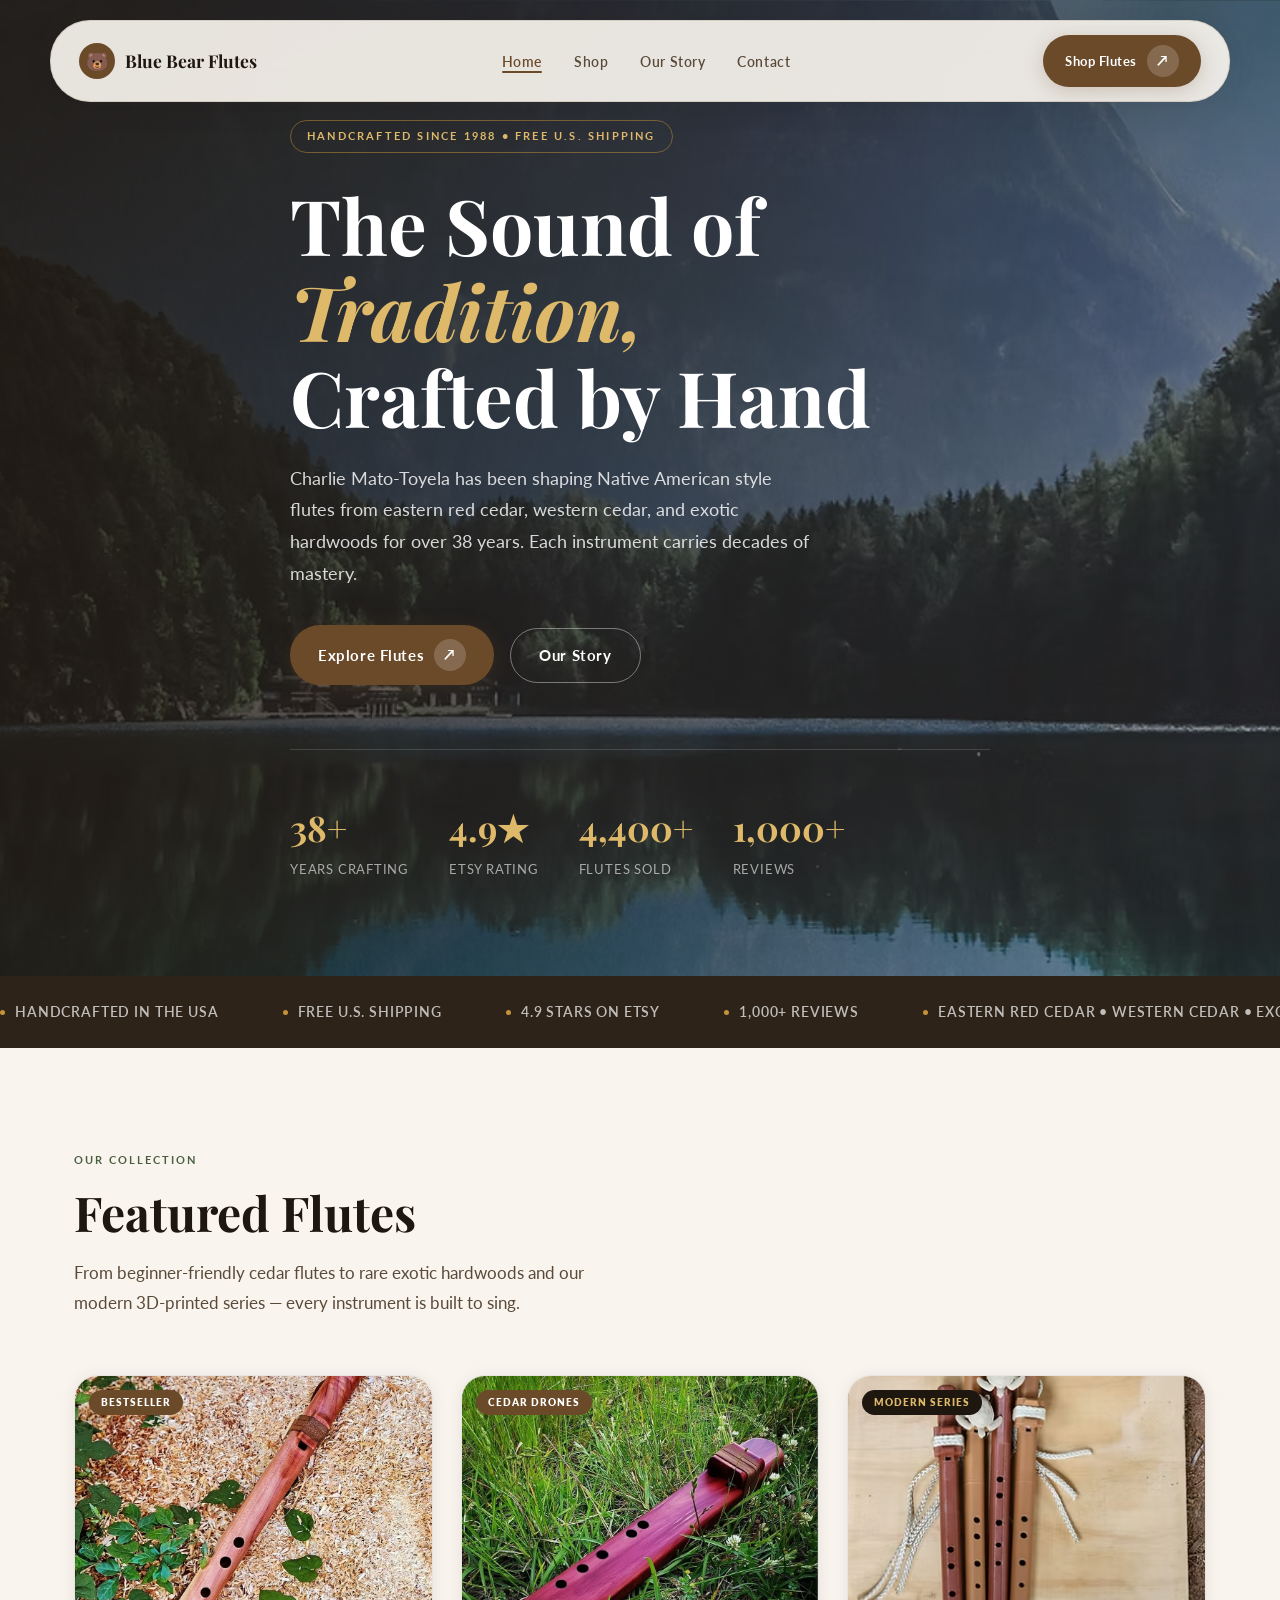
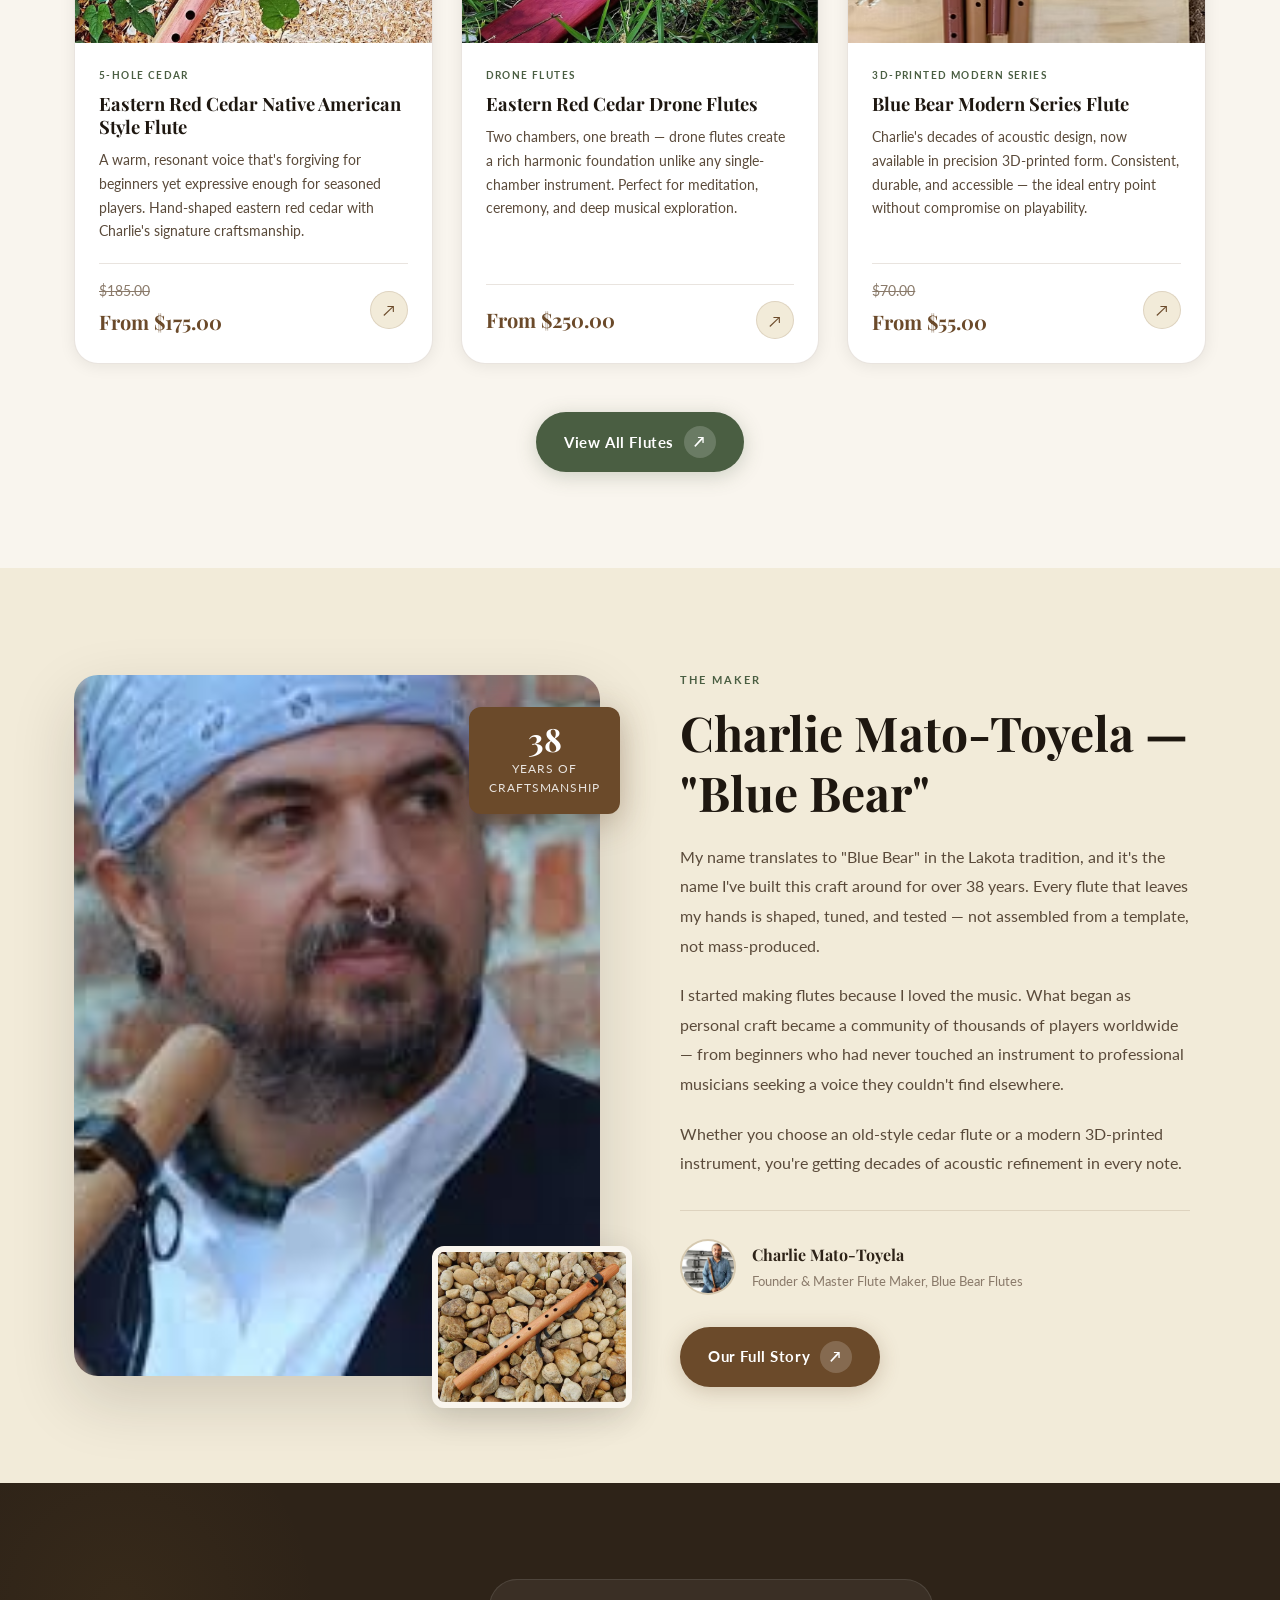
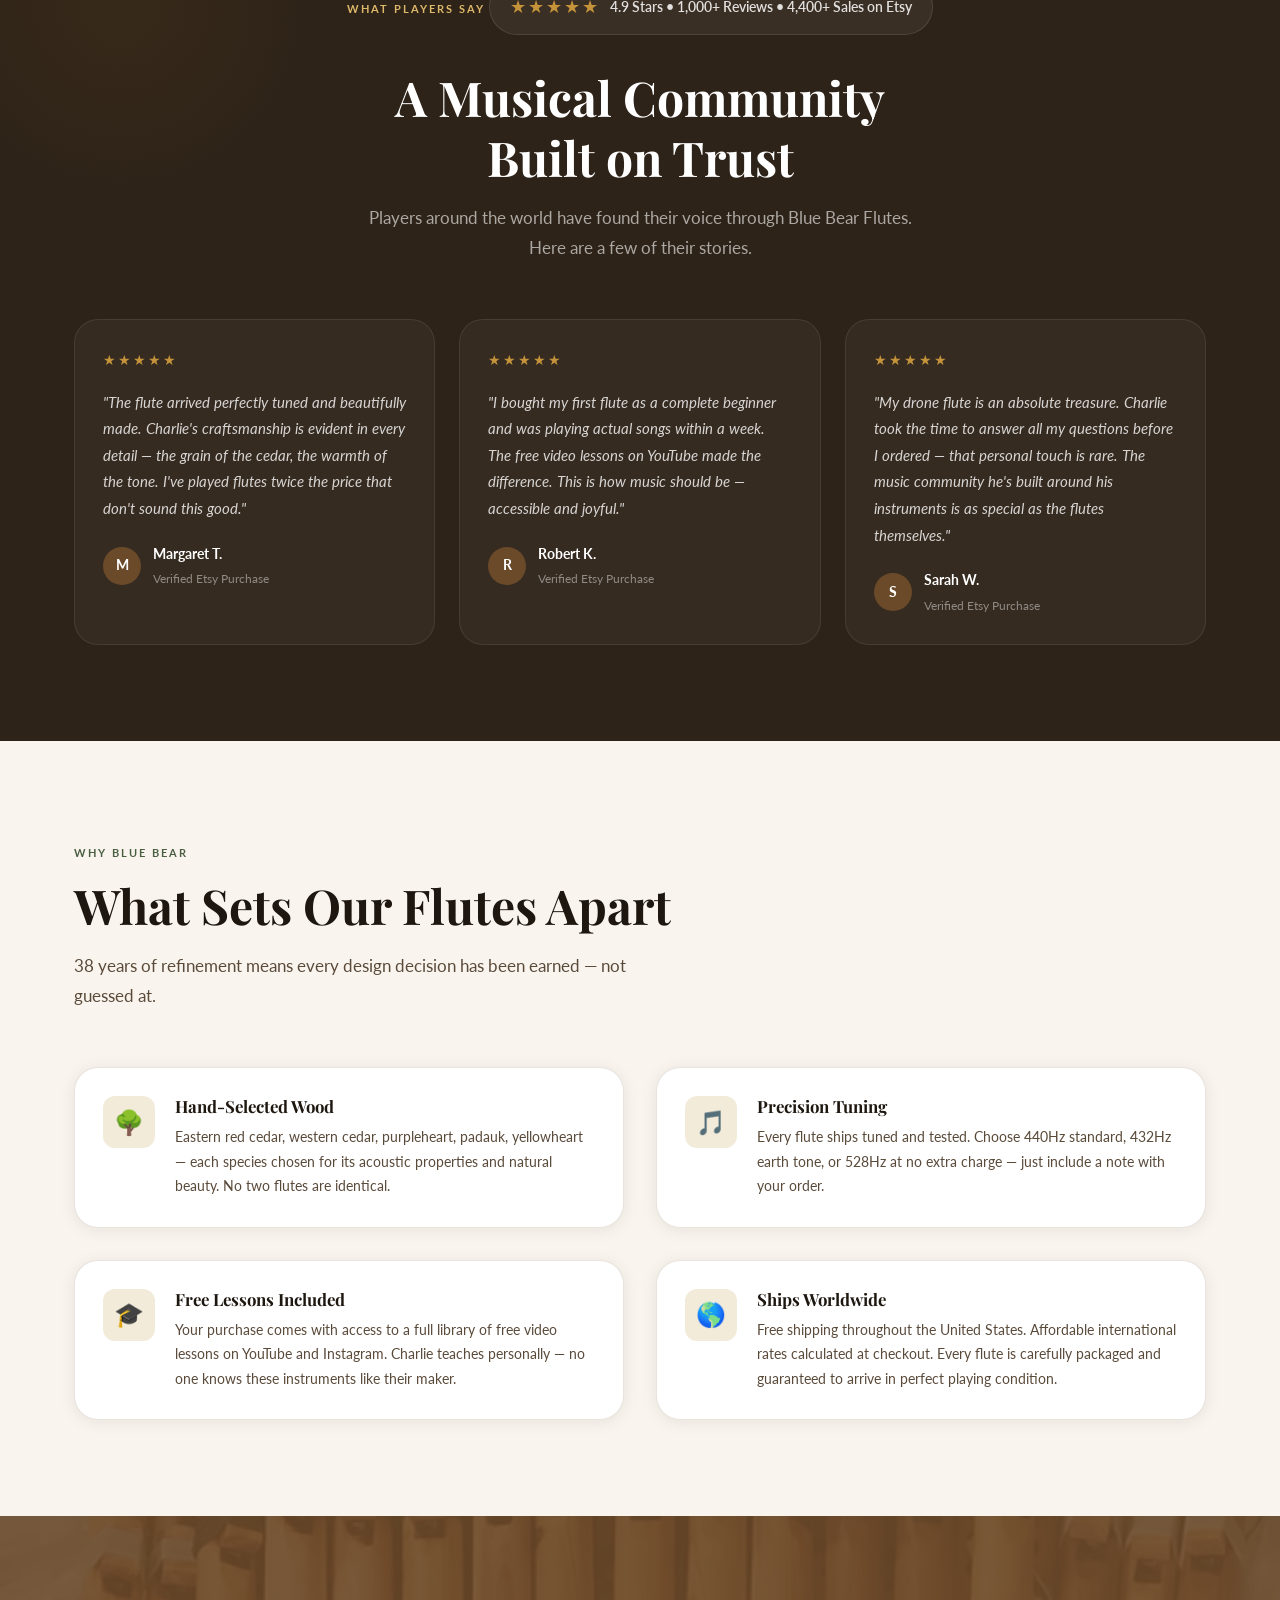
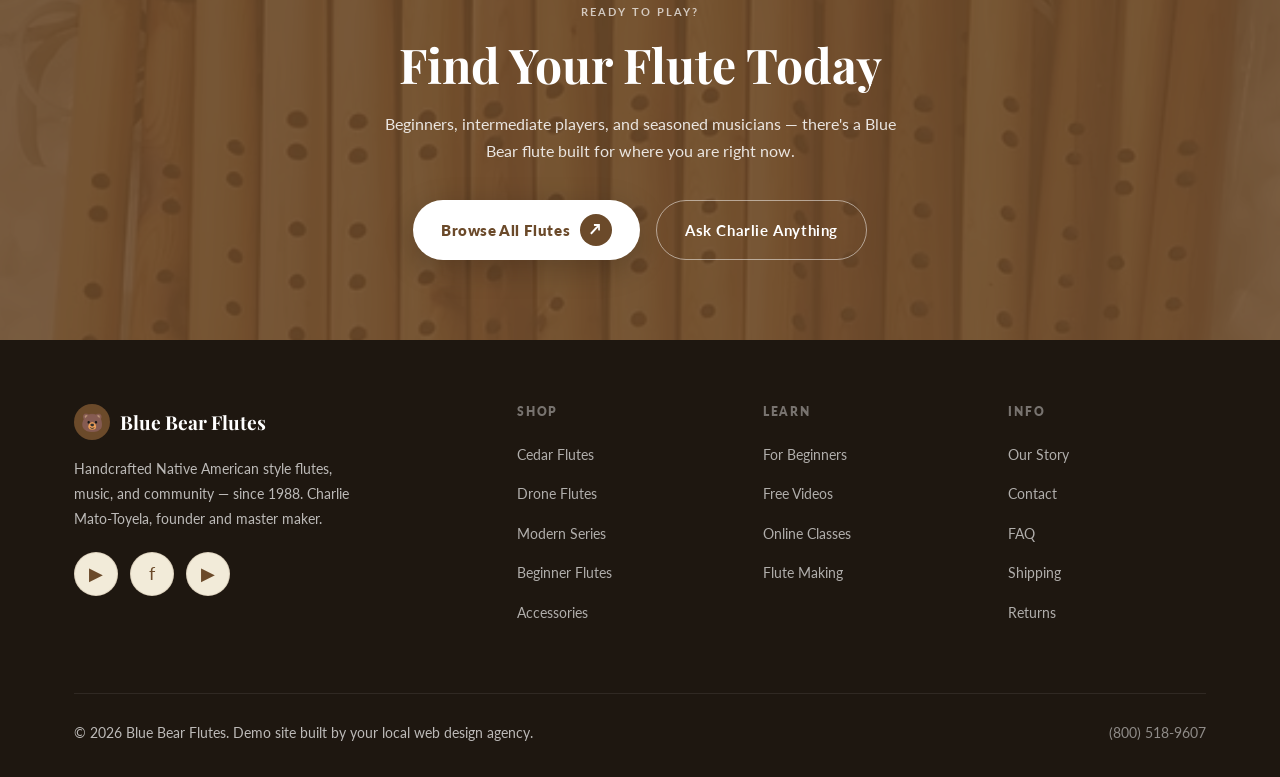
==== commit c693f049: "Replace Unsplash images with real Blue Bear Flutes photos" ====
--- a/index.html
+++ b/index.html
@@ -120,7 +120,7 @@
       <!-- Card 1 -->
       <div class="product-card reveal reveal-delay-1">
         <div class="product-card-img">
-          <img src="https://images.unsplash.com/photo-1598520106830-8c45c2035460?w=600&q=80" alt="Eastern Red Cedar Native American Style Flute" loading="lazy">
+          <img src="images/red-cedar-flute.avif" alt="Eastern Red Cedar Native American Style Flute" loading="lazy">
           <span class="product-card-badge badge-cedar">Bestseller</span>
         </div>
         <div class="product-card-body">
@@ -140,7 +140,7 @@
       <!-- Card 2 -->
       <div class="product-card reveal reveal-delay-2">
         <div class="product-card-img">
-          <img src="https://images.unsplash.com/photo-1511174511562-5f7f18b874f8?w=600&q=80" alt="Cedar Drone Flute" loading="lazy">
+          <img src="images/drone-flute.avif" alt="Cedar Drone Flute" loading="lazy">
           <span class="product-card-badge badge-cedar">Cedar Drones</span>
         </div>
         <div class="product-card-body">
@@ -159,7 +159,7 @@
       <!-- Card 3 -->
       <div class="product-card reveal reveal-delay-3">
         <div class="product-card-img">
-          <img src="https://images.unsplash.com/photo-1558618666-fcd25c85cd64?w=600&q=80" alt="Modern Series 3D Printed Flute" loading="lazy">
+          <img src="images/modern-series-flute.avif" alt="Modern Series 3D Printed Flute" loading="lazy">
           <span class="product-card-badge badge-modern">Modern Series</span>
         </div>
         <div class="product-card-body">
@@ -191,14 +191,14 @@
     <div class="about-grid">
       <div class="about-image-wrap reveal">
         <div class="about-img-main">
-          <img src="https://images.unsplash.com/photo-1548247417-5d2a78f0e87a?w=700&q=80" alt="Native American flute craftsman at work" loading="lazy">
+          <img src="images/charlie-1.jpeg" alt="Charlie Mato-Toyela — Blue Bear Flutes" loading="lazy">
         </div>
         <div class="about-badge">
           <div class="num">38</div>
           <div class="label">Years of<br>Craftsmanship</div>
         </div>
         <div class="about-img-accent">
-          <img src="https://images.unsplash.com/photo-1598520106830-8c45c2035460?w=300&q=80" alt="Flute detail" loading="lazy">
+          <img src="images/western-cedar-flute.jpg" alt="Flute detail" loading="lazy">
         </div>
       </div>
 
@@ -211,7 +211,7 @@
 
         <div class="about-signature">
           <div class="sig-avatar">
-            <img src="https://images.unsplash.com/photo-1507003211169-0a1dd7228f2d?w=100&q=80" alt="Charlie Mato-Toyela" loading="lazy">
+            <img src="images/charlie-2.jpeg" alt="Charlie Mato-Toyela" loading="lazy">
           </div>
           <div>
             <div class="sig-name">Charlie Mato-Toyela</div>
--- a/style.css
+++ b/style.css
@@ -305,7 +305,7 @@
 .hero-bg {
   position: absolute;
   inset: 0;
-  background-image: url('https://images.unsplash.com/photo-1511174511562-5f7f18b874f8?w=1800&q=80');
+  background-image: url('images/hero-bg.avif');
   background-size: cover;
   background-position: center 30%;
   transform: scale(1.05);
@@ -1035,7 +1035,7 @@
   content: '';
   position: absolute;
   inset: 0;
-  background: url('https://images.unsplash.com/photo-1511174511562-5f7f18b874f8?w=1600&q=40') center/cover;
+  background: url('images/lot-of-flutes.avif') center/cover;
   opacity: 0.1;
 }
 .cta-section > * { position: relative; z-index: 2; }
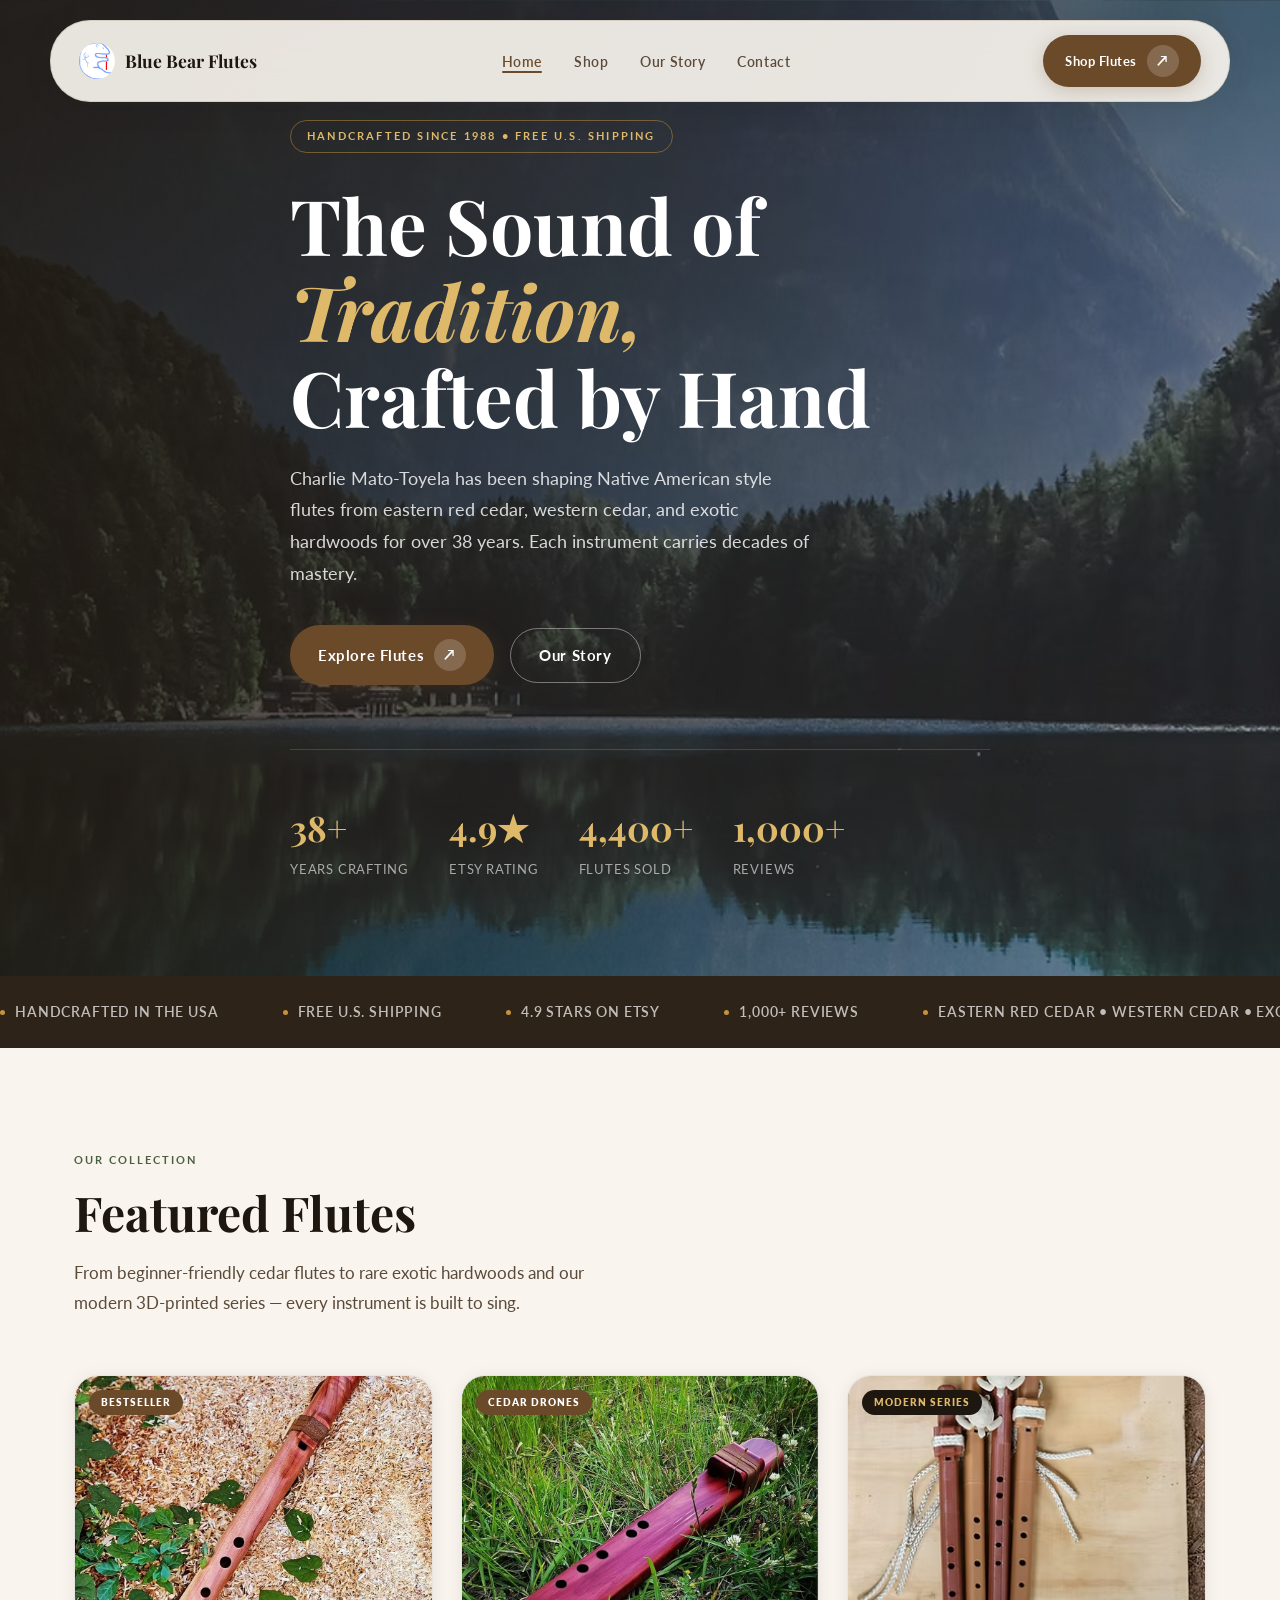
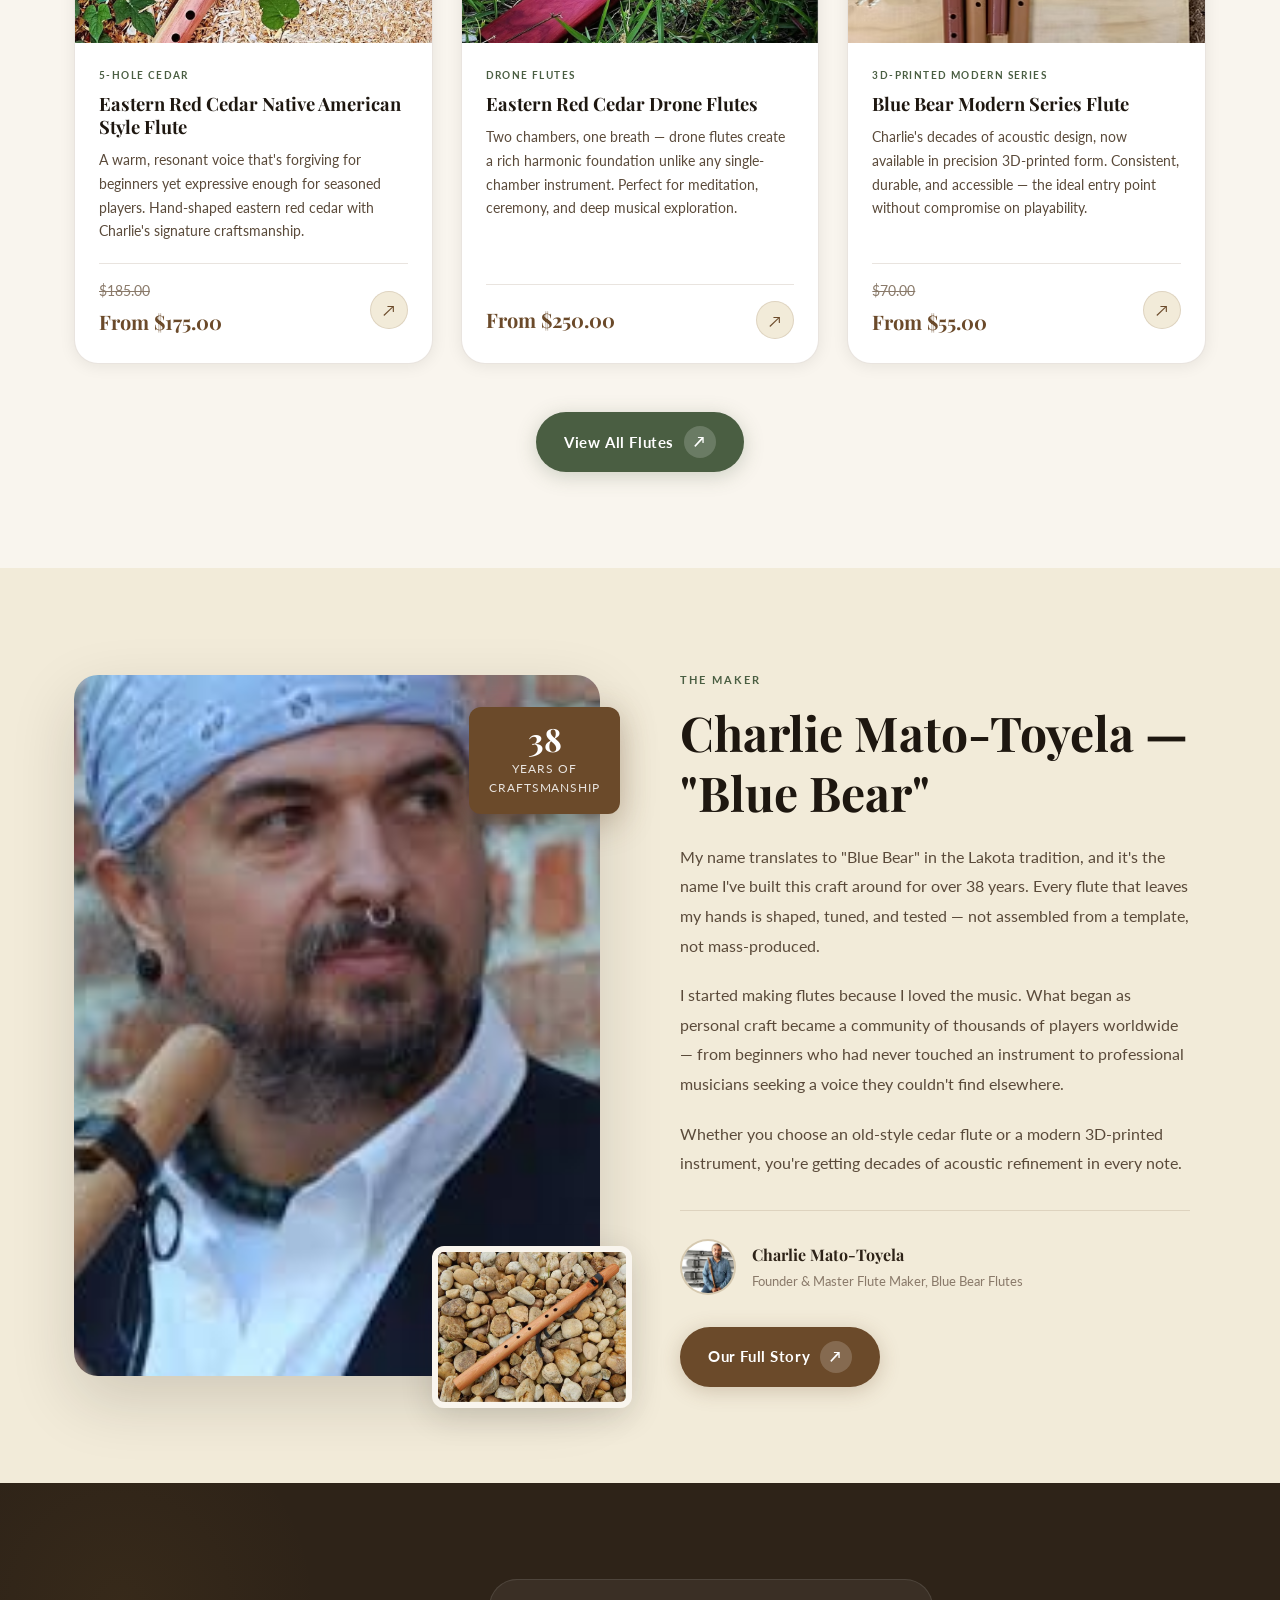
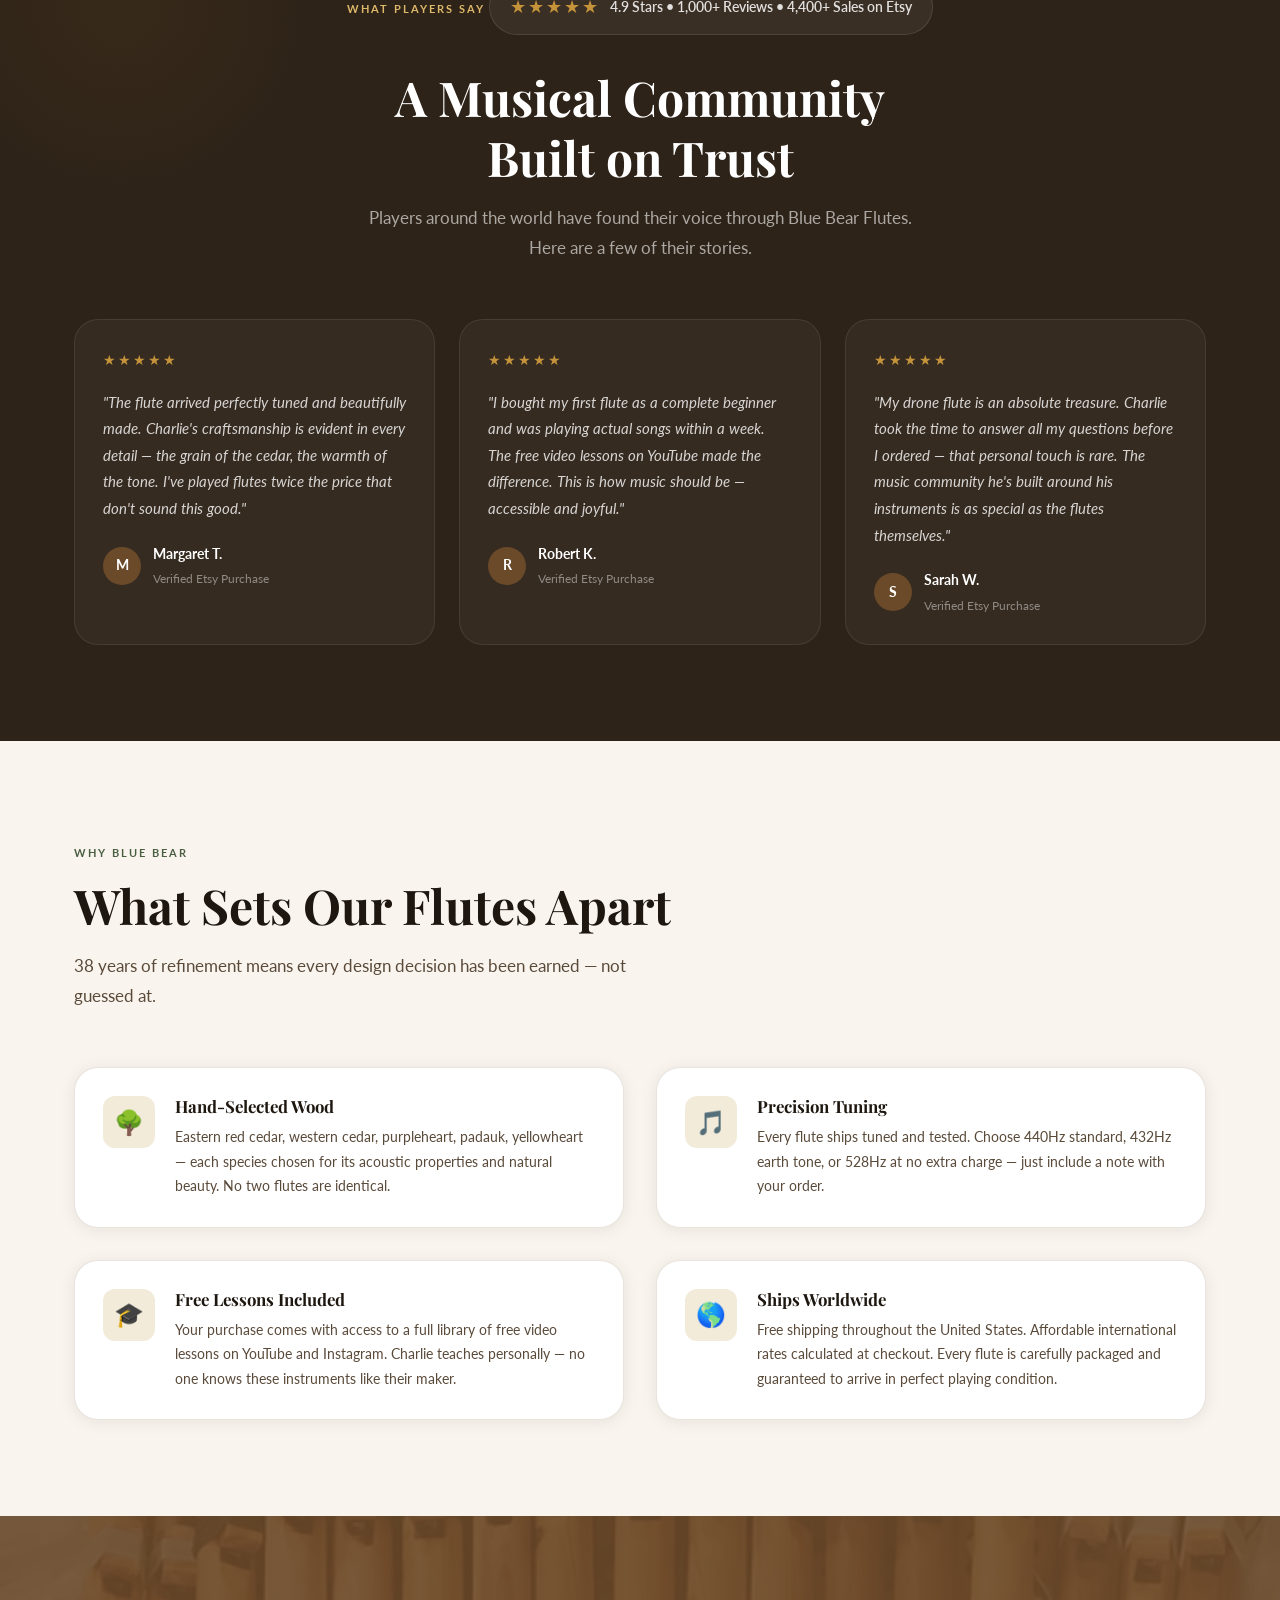
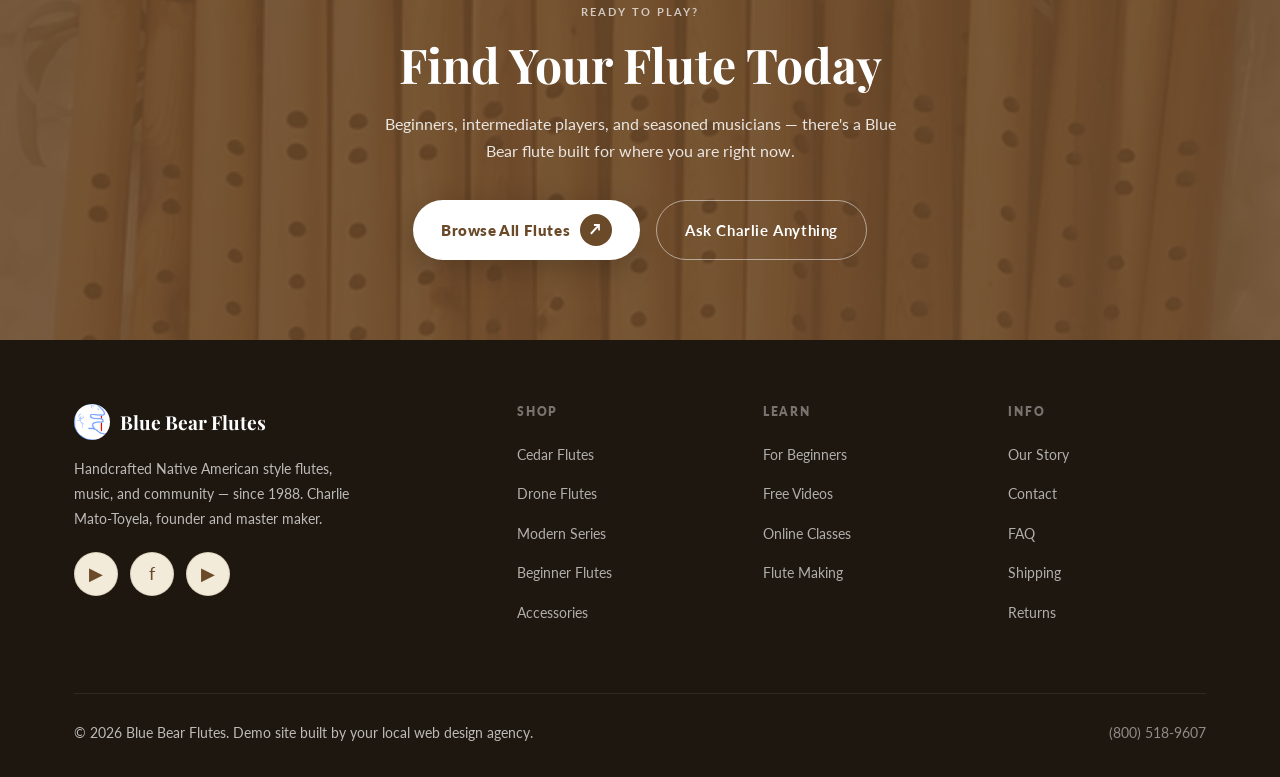
==== commit 1c88b79e: "Replace emoji bear with real logo in index.html" ====
--- a/index.html
+++ b/index.html
@@ -16,7 +16,7 @@
 <nav class="nav" id="nav">
   <div class="nav-inner">
     <a href="index.html" class="nav-logo">
-      <div class="nav-logo-bear">&#x1f43b;</div>
+      <img src="images/logo.png" alt="Blue Bear Flutes logo" style="width:36px;height:36px;border-radius:50%;object-fit:cover;">
       Blue Bear Flutes
     </a>
     <ul class="nav-links">
@@ -347,7 +347,7 @@
     <div class="footer-grid">
       <div class="footer-brand">
         <div class="footer-logo">
-          <div class="footer-logo-bear">&#x1f43b;</div>
+          <img src="images/logo.png" alt="Blue Bear Flutes logo" style="width:36px;height:36px;border-radius:50%;object-fit:cover;">
           Blue Bear Flutes
         </div>
         <p>Handcrafted Native American style flutes, music, and community — since 1988. Charlie Mato-Toyela, founder and master maker.</p>
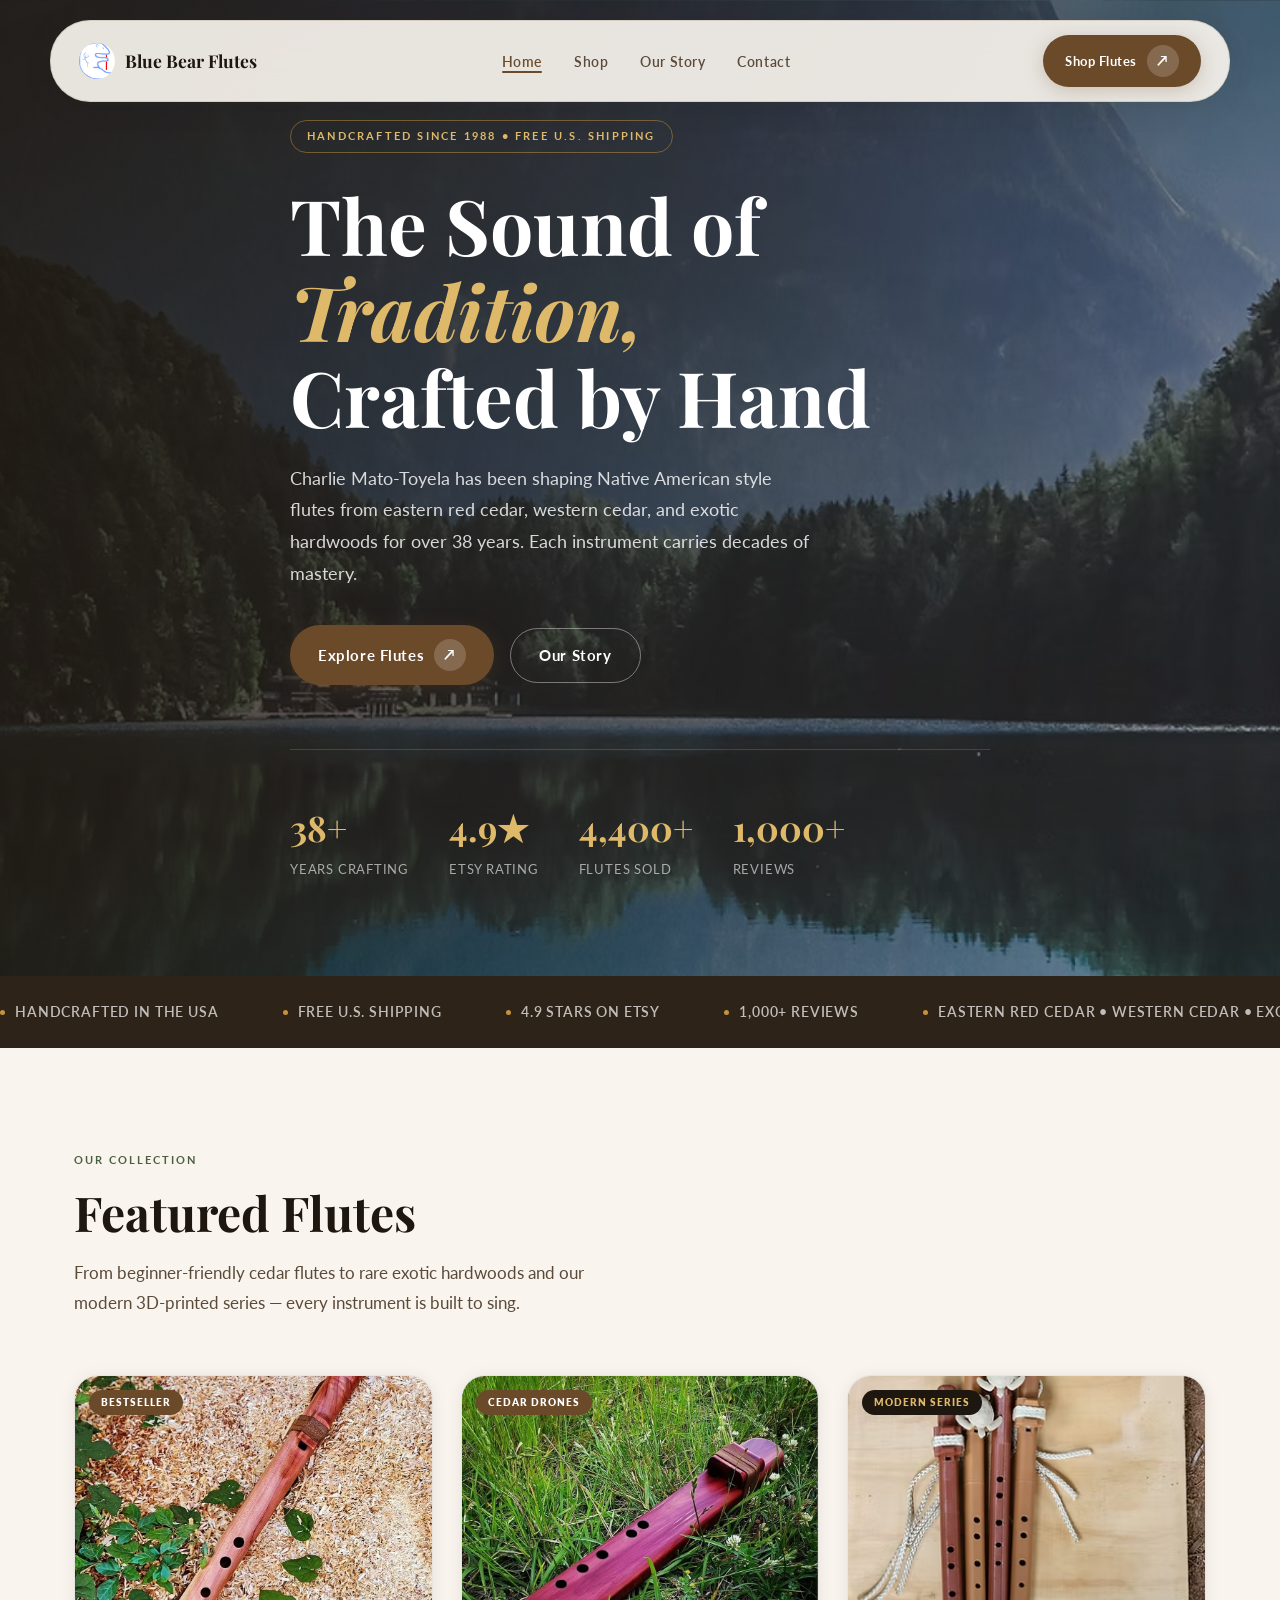
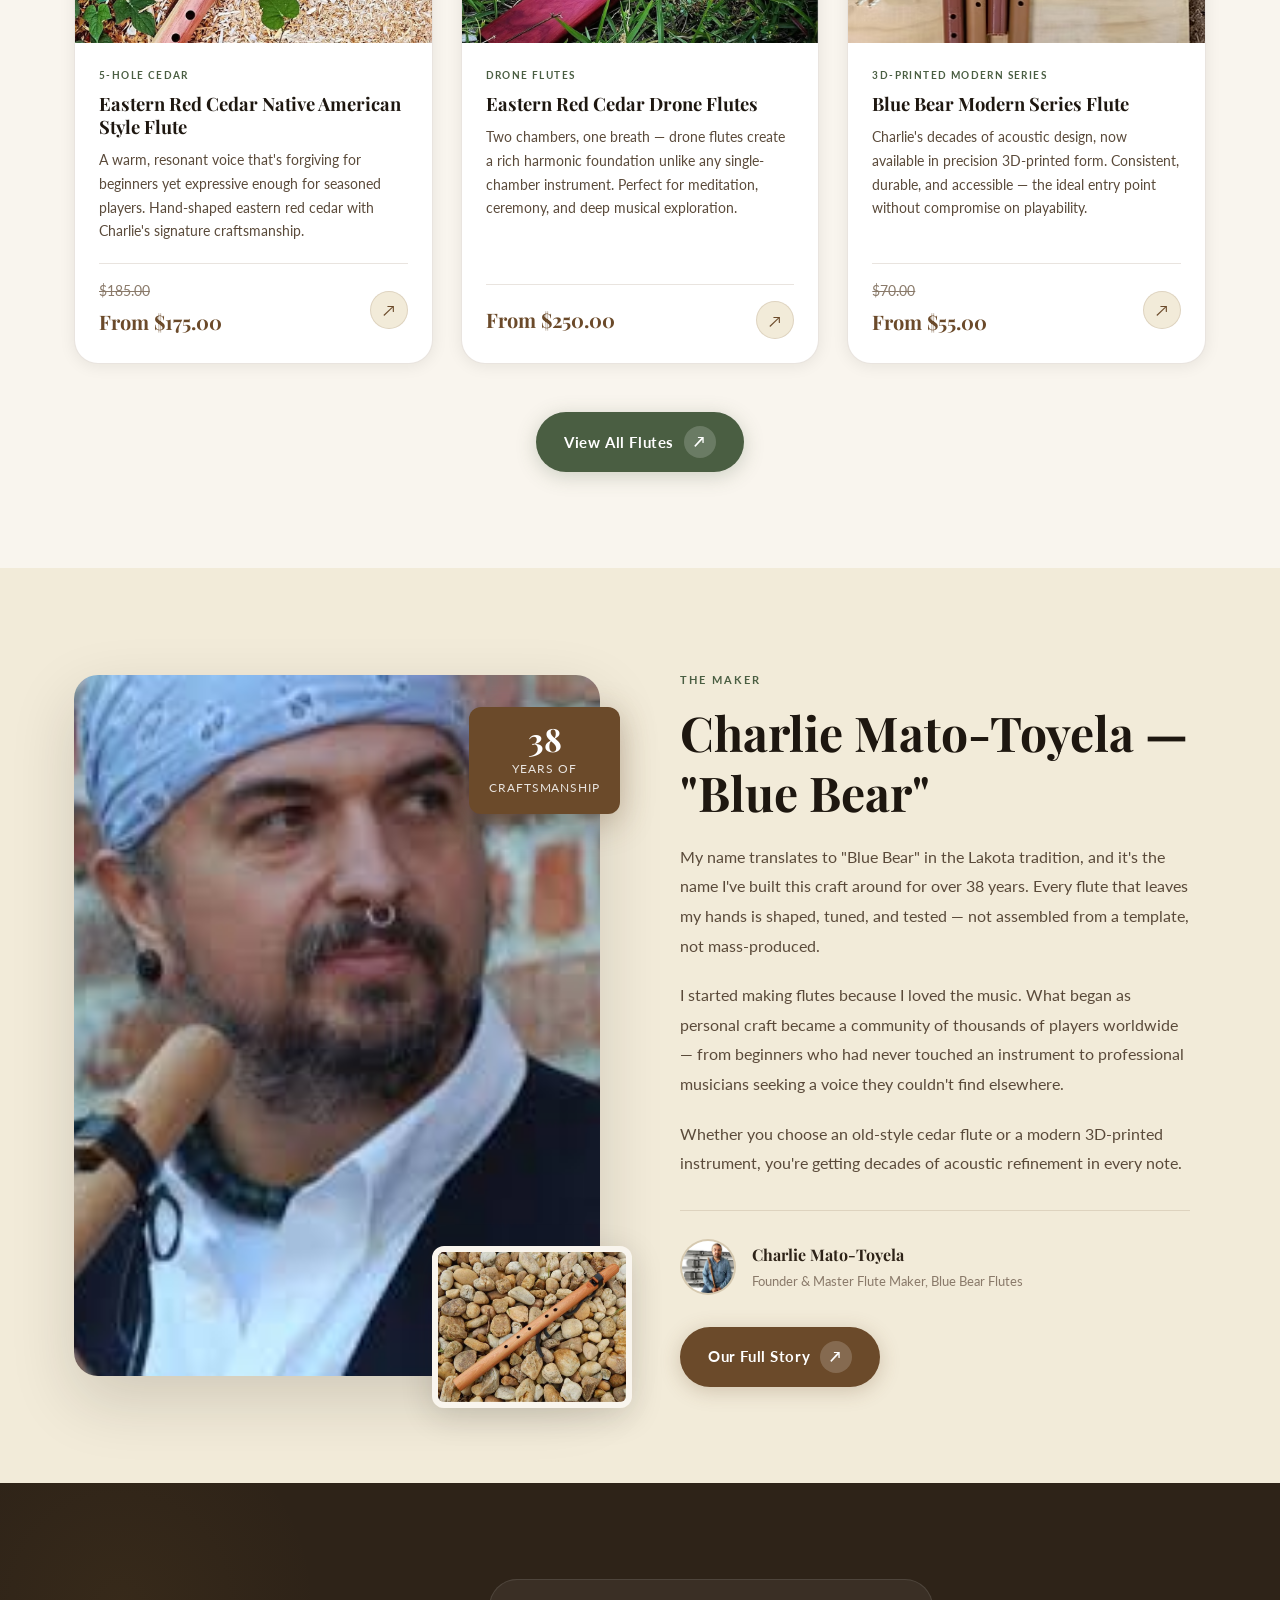
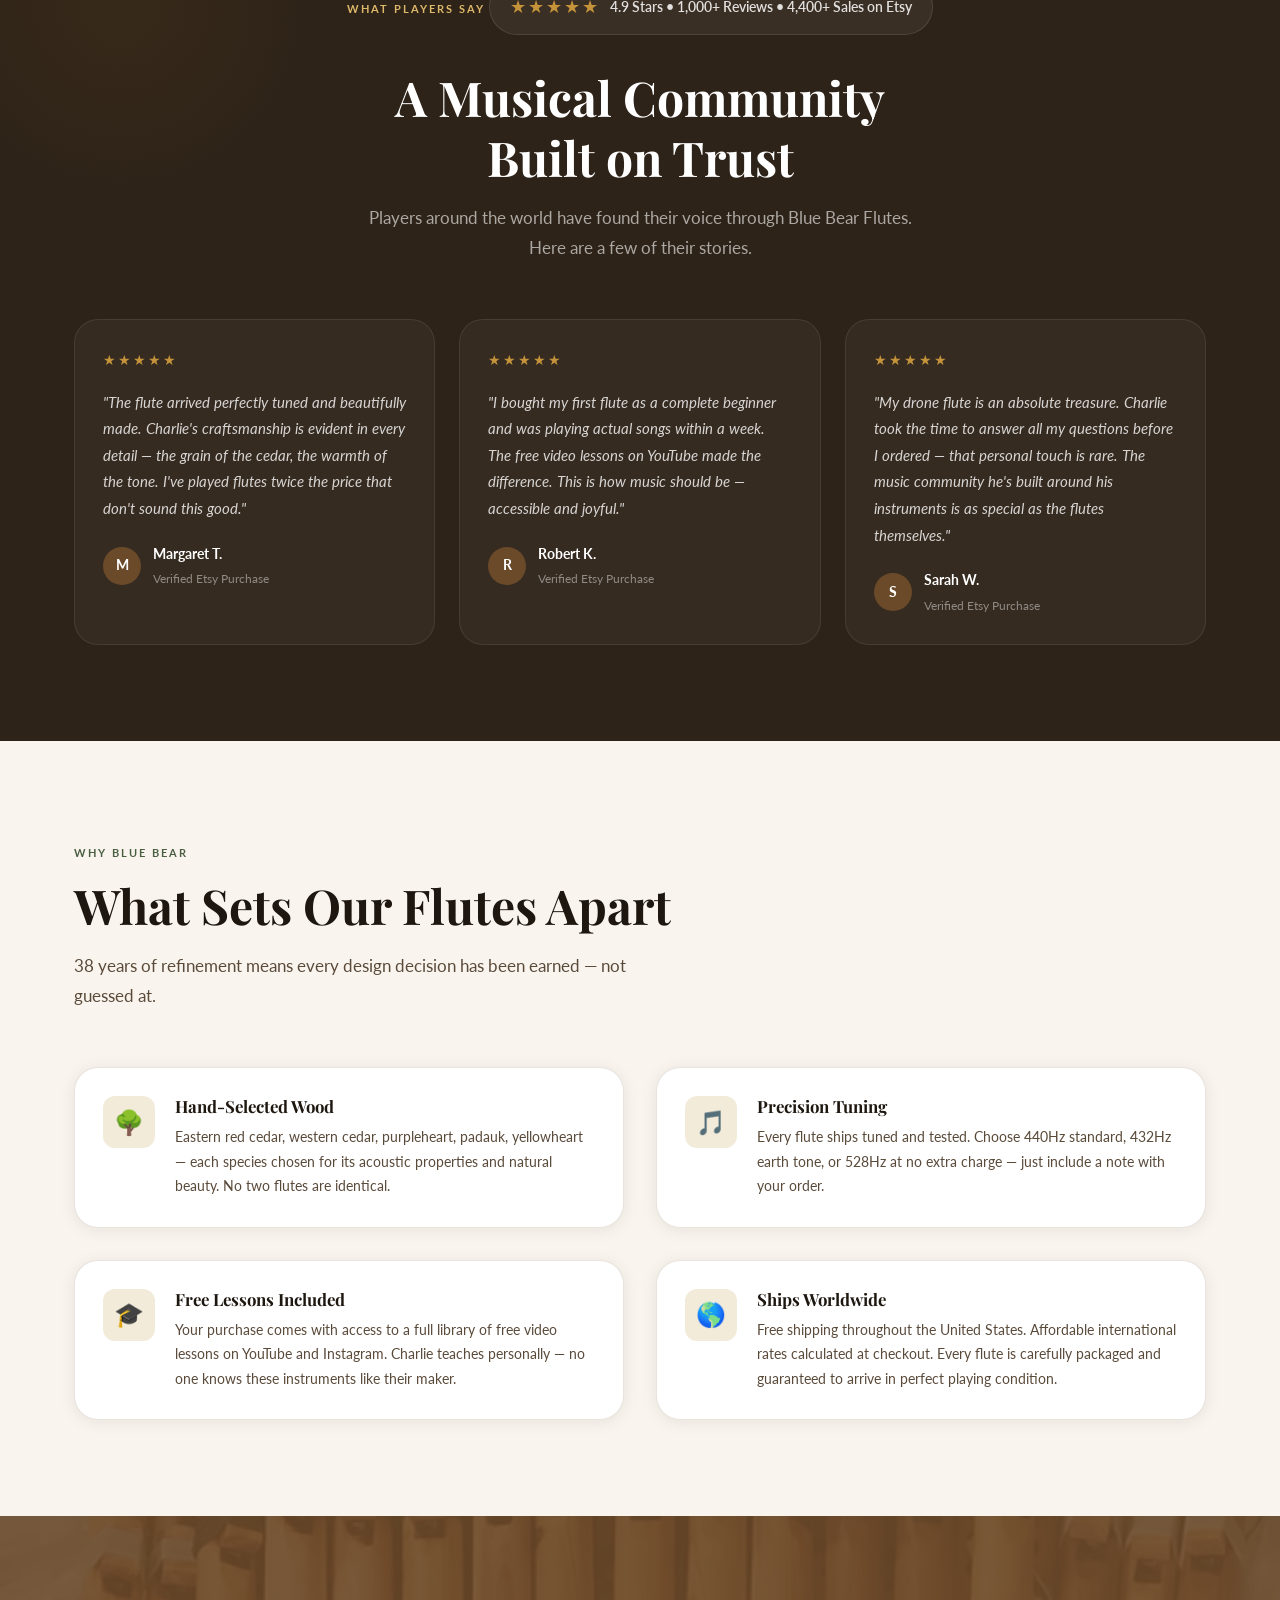
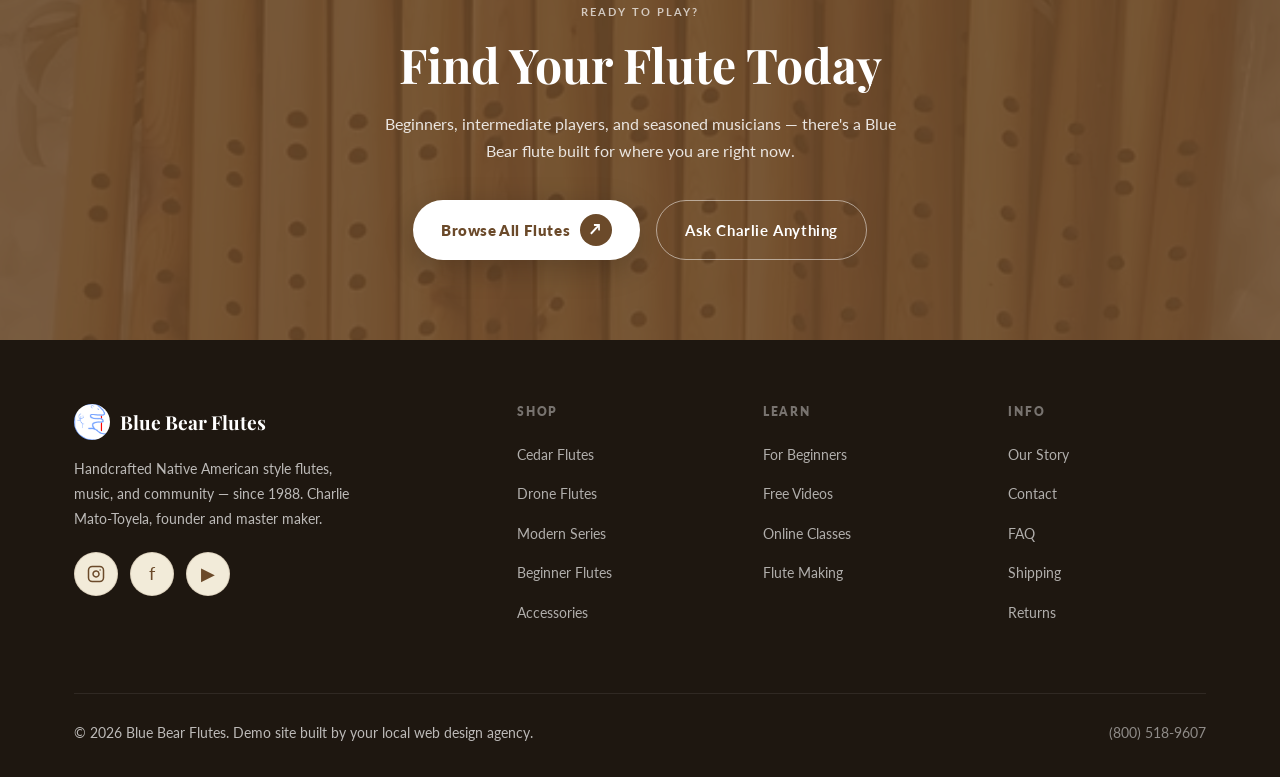
==== commit c07d9c1e: "Fix Instagram icon in footer of index.html" ====
--- a/index.html
+++ b/index.html
@@ -352,7 +352,7 @@
         </div>
         <p>Handcrafted Native American style flutes, music, and community — since 1988. Charlie Mato-Toyela, founder and master maker.</p>
         <div class="social-links" style="margin-top:20px;">
-          <a href="https://instagram.com/bluebearflutes" class="social-link" aria-label="Instagram" target="_blank">&#9654;</a>
+          <a href="https://instagram.com/bluebearflutes" class="social-link" aria-label="Instagram" target="_blank"><svg xmlns="http://www.w3.org/2000/svg" width="18" height="18" viewBox="0 0 24 24" fill="none" stroke="currentColor" stroke-width="2" stroke-linecap="round" stroke-linejoin="round"><rect x="2" y="2" width="20" height="20" rx="5" ry="5"></rect><path d="M16 11.37A4 4 0 1 1 12.63 8 4 4 0 0 1 16 11.37z"></path><line x1="17.5" y1="6.5" x2="17.51" y2="6.5"></line></svg></a>
           <a href="https://facebook.com/bluebearflutes" class="social-link" aria-label="Facebook" target="_blank">f</a>
           <a href="https://youtube.com/bluebearflutes" class="social-link" aria-label="YouTube" target="_blank">&#9654;</a>
         </div>
--- a/style.css
+++ b/style.css
@@ -1168,7 +1168,7 @@
   .values-grid { grid-template-columns: 1fr; }
   .about-grid { grid-template-columns: 1fr; }
   .about-img-accent { display: none; }
-  .about-badge { right: 16px; }
+  .about-badge { top: auto; bottom: 16px; right: 16px; }
   .story-split { grid-template-columns: 1fr; gap: 40px; }
   .contact-grid { grid-template-columns: 1fr; }
   .footer-grid { grid-template-columns: 1fr 1fr; }
